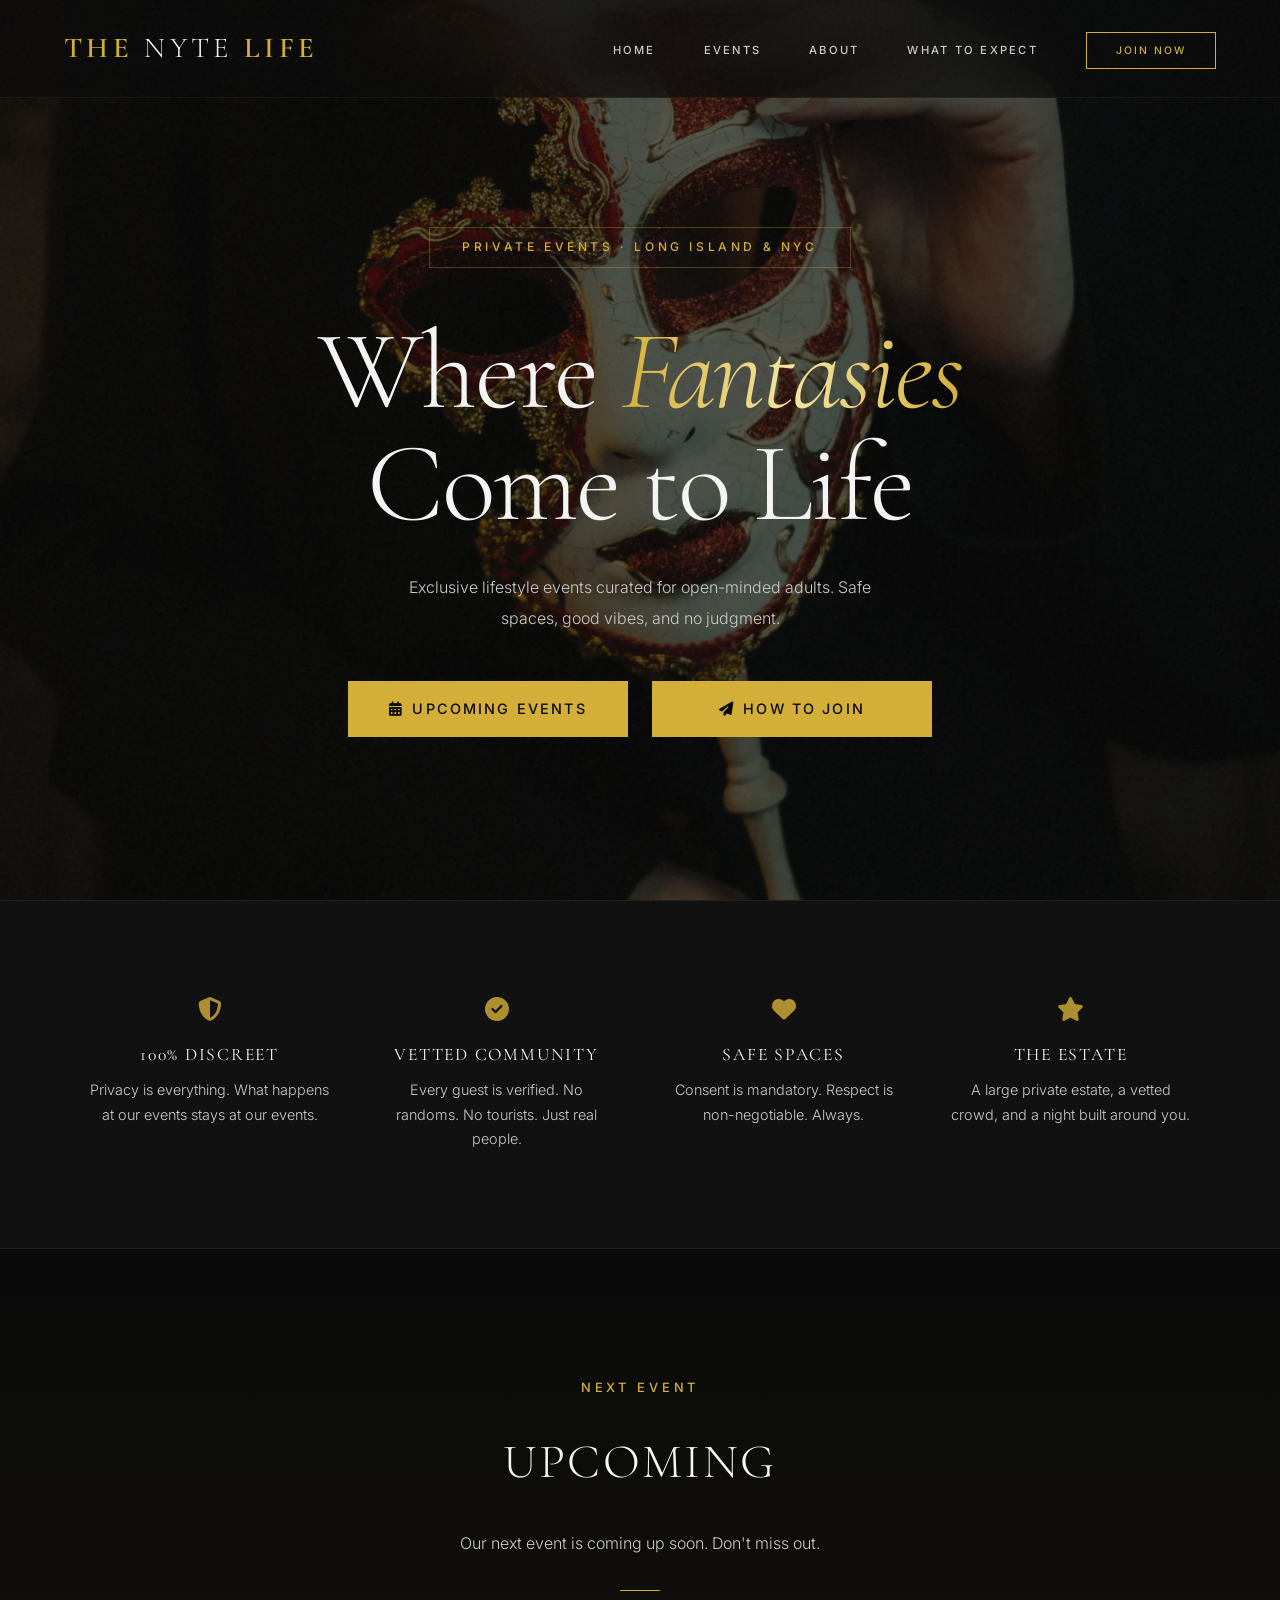
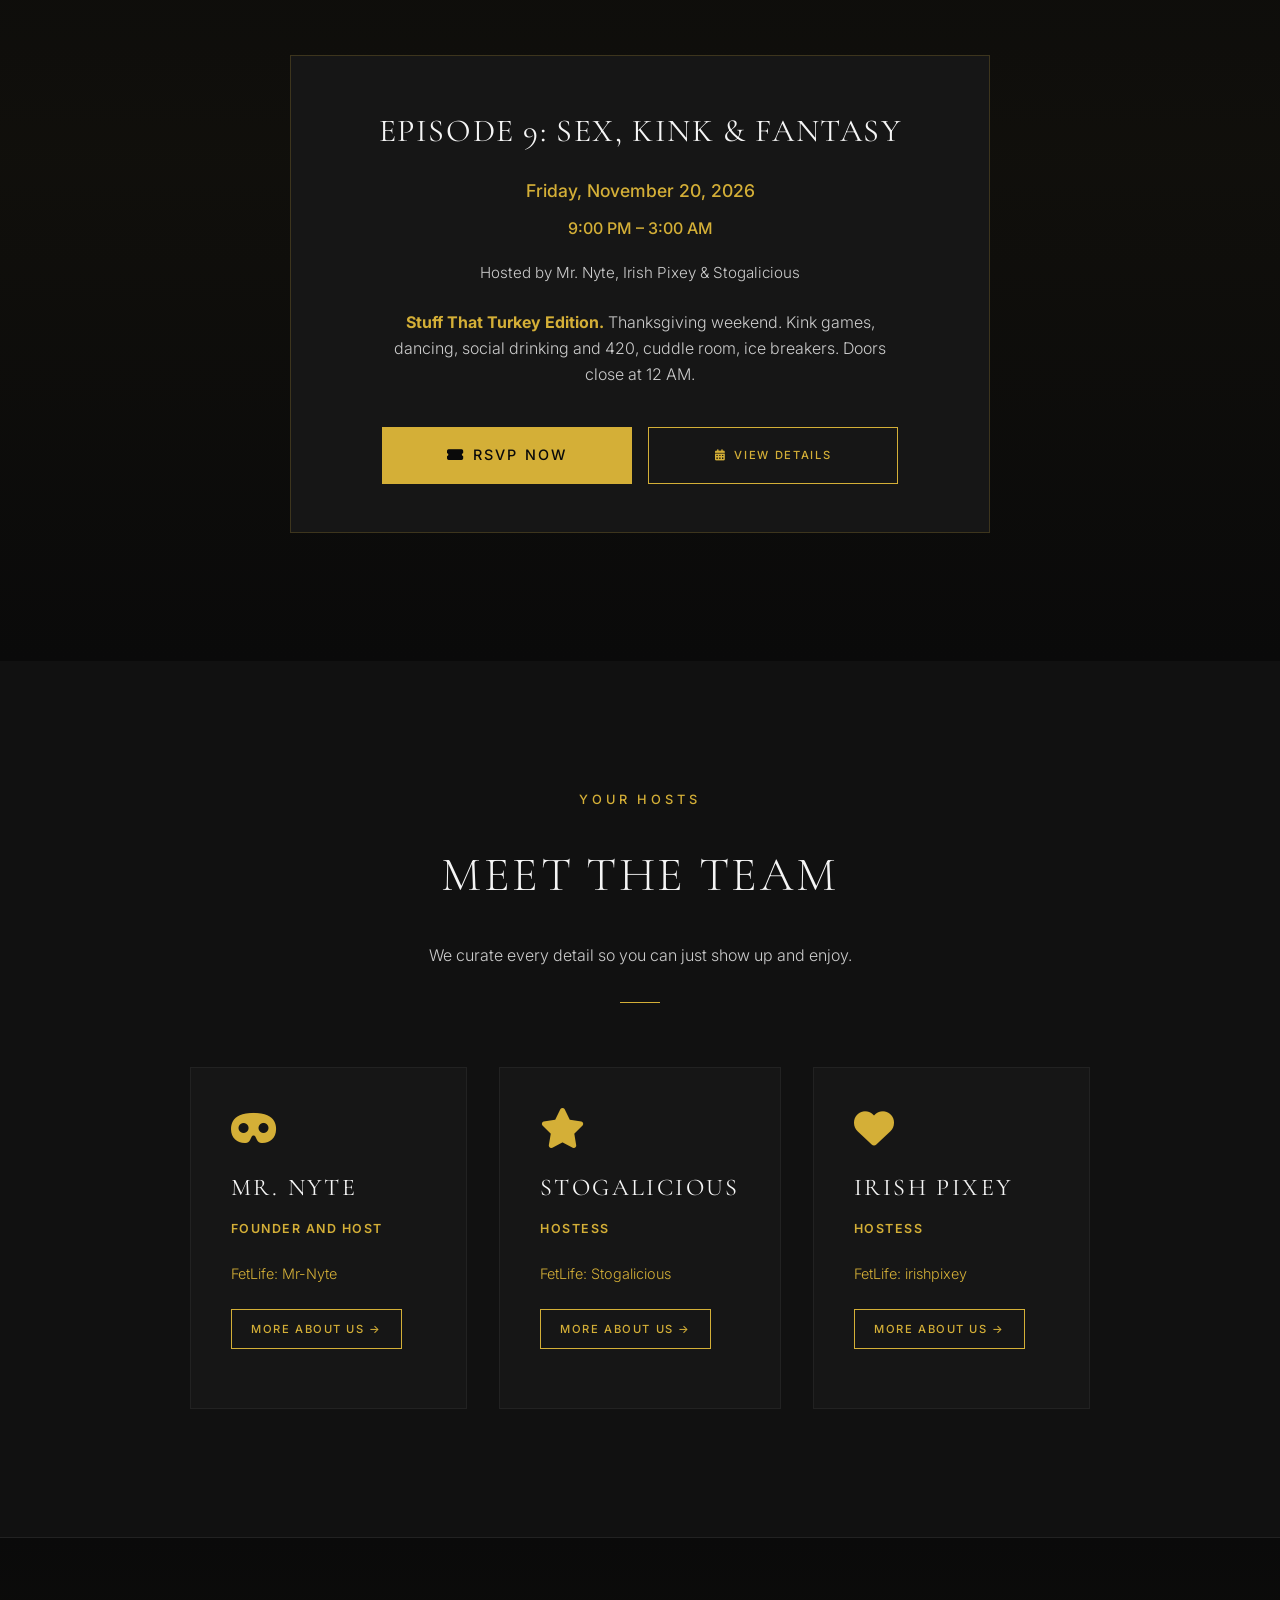
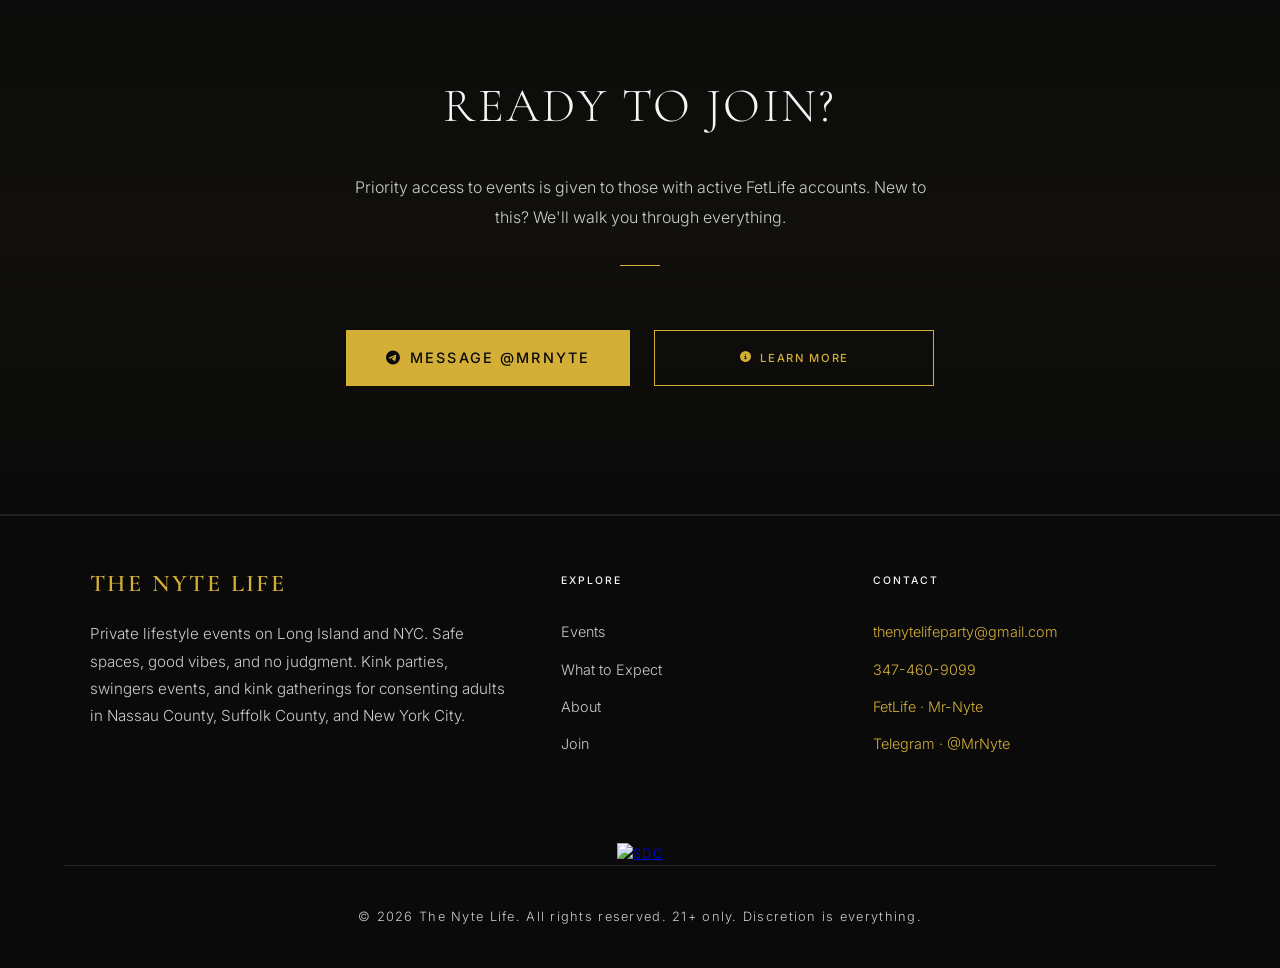
==== index.html @ b91acfee "Rotate next event to Episode 9: Stuff That Turkey Edition (Nov 20) on home and events" ====
<!DOCTYPE html>
<html lang="en">
<head>
    <meta charset="UTF-8">
    <meta name="viewport" content="width=device-width, initial-scale=1.0">
    <title>The Nyte Life | Private Kink Parties in Long Island & NYC</title>

    <!-- Favicon -->
    <link rel="icon" type="image/svg+xml" href="[data-uri]">
    <meta name="description" content="Exclusive private kink parties for consenting adults in Long Island and NYC. Vetted guests, safe spaces, unforgettable experiences. RSVP to our next event now.">
    <meta name="keywords" content="kink party Long Island, swingers party Long Island, lifestyle events NYC, fetish party NYC, play party NYC, sex positive events NYC, private parties Nassau County, adult events Suffolk County, kink parties NYC, alternative events Long Island, kink events Long Island">
    <meta name="robots" content="index, follow">
    <meta name="author" content="The Nyte Life">

    <!-- Open Graph -->
    <meta property="og:title" content="The Nyte Life | Private Kink Parties in Long Island & NYC">
    <meta property="og:description" content="Exclusive private kink parties for consenting adults in Long Island and NYC. Vetted guests, safe spaces. RSVP now.">
    <meta property="og:image" content="https://www.thenytelife.com/assets/og-image.jpg">
    <meta property="og:image:width" content="1200">
    <meta property="og:image:height" content="630">
    <meta property="og:image:alt" content="The Nyte Life - Private Lifestyle Events in Long Island and NYC">
    <meta property="og:url" content="https://www.thenytelife.com">
    <meta property="og:type" content="website">
    <meta property="og:site_name" content="The Nyte Life">
    <meta property="og:locale" content="en_US">
 
    <!-- Twitter Card -->
    <meta name="twitter:card" content="summary_large_image">
    <meta name="twitter:title" content="The Nyte Life | Private Kink Parties in Long Island & NYC">
    <meta name="twitter:description" content="Exclusive private kink parties for consenting adults in Long Island and NYC. Vetted guests, safe spaces.">
    <meta name="twitter:image" content="https://www.thenytelife.com/assets/og-image.jpg">
    <meta name="twitter:image:alt" content="The Nyte Life - Private Lifestyle Events">

    <!-- Canonical -->
    <link rel="canonical" href="https://www.thenytelife.com">

    <!-- Fonts -->
    <link rel="preconnect" href="https://fonts.googleapis.com">
    <link rel="preconnect" href="https://fonts.gstatic.com" crossorigin>
    <link href="https://fonts.googleapis.com/css2?family=Cormorant+Garamond:ital,wght@0,300;0,400;0,500;0,600;0,700;1,300;1,400&family=Inter:wght@300;400;500;600&display=swap" rel="stylesheet">

    <!-- Font Awesome -->
    <link rel="stylesheet" href="https://cdnjs.cloudflare.com/ajax/libs/font-awesome/6.5.1/css/all.min.css">

    <!-- Styles -->
    <link rel="preload" href="styles.css" as="style">
    <link rel="stylesheet" href="styles.css">

    <style>
        /* Homepage Hero */
        .home-hero {
            min-height: 100vh;
            display: flex;
            align-items: center;
            justify-content: center;
            text-align: center;
            padding: 8rem 5% 4rem;
            position: relative;
            overflow: hidden;
        }

        .home-hero::before {
            content: '';
            position: absolute;
            top: 0;
            left: 0;
            right: 0;
            bottom: 0;
            background: 
                url('assets/hero-bg.webp') center/cover no-repeat,
                radial-gradient(ellipse at center, rgba(212, 175, 55, 0.1) 0%, rgba(10, 10, 10, 0.85) 100%);
            opacity: 0.35;
            pointer-events: none;
        }

        .home-hero-content {
            max-width: 900px;
            position: relative;
            z-index: 1;
        }

        .hero-badge {
            display: inline-block;
            padding: 0.6rem 2rem;
            border: 1px solid rgba(212, 175, 55, 0.3);
            font-size: 0.75rem;
            font-weight: 500;
            color: var(--accent);
            letter-spacing: 0.3em;
            text-transform: uppercase;
            margin-bottom: 3rem;
        }

        .home-hero h1 {
            font-family: 'Cormorant Garamond', serif;
            font-size: clamp(3.5rem, 9vw, 7rem);
            font-weight: 300;
            line-height: 1;
            margin-bottom: 2rem;
            letter-spacing: -0.02em;
            color: var(--text);
        }

        .home-hero h1 .gold {
            color: var(--accent);
            font-style: italic;
            background: linear-gradient(
                90deg,
                var(--accent) 0%,
                #f5e6a3 25%,
                var(--accent) 50%,
                #f5e6a3 75%,
                var(--accent) 100%
            );
            background-size: 200% auto;
            -webkit-background-clip: text;
            background-clip: text;
            -webkit-text-fill-color: transparent;
            animation: shimmer 6s linear infinite;
        }

        @keyframes shimmer {
            0% { background-position: -200% center; }
            100% { background-position: 200% center; }
        }

        .home-hero p {
            font-size: 1rem;
            color: #ccc;
            max-width: 500px;
            margin: 0 auto 3rem;
            line-height: 1.9;
            font-weight: 300;
        }

        .hero-buttons {
            display: flex;
            gap: 1.5rem;
            justify-content: center;
            flex-wrap: wrap;
        }

        .hero-buttons a {
            min-width: 280px;
            text-align: center;
        }

        /* Trust Bar */
        .trust-bar {
            padding: 6rem 5%;
            border-top: 1px solid var(--border);
            border-bottom: 1px solid var(--border);
            background: var(--bg-alt);
        }

        .trust-grid {
            display: grid;
            grid-template-columns: repeat(4, 1fr);
            gap: 3rem;
            max-width: 1100px;
            margin: 0 auto;
        }

        .trust-item {
            text-align: center;
        }

        .trust-item i {
            font-size: 1.5rem;
            color: var(--accent);
            margin-bottom: 1.2rem;
            opacity: 0.8;
        }

        .trust-item h4 {
            font-family: 'Cormorant Garamond', serif;
            font-size: 1.1rem;
            font-weight: 400;
            margin-bottom: 0.5rem;
            text-transform: uppercase;
            letter-spacing: 0.1em;
        }

        .trust-item p {
            font-size: 0.9rem;
            color: var(--text-muted);
            font-weight: 300;
        }

        /* Event Preview */
        .event-preview {
            background: linear-gradient(180deg, var(--bg) 0%, rgba(212, 175, 55, 0.03) 50%, var(--bg) 100%);
        }

        .event-preview-card {
            background: var(--card);
            border: 1px solid rgba(212, 175, 55, 0.2);
            padding: 4rem;
            max-width: 900px;
            margin: 0 auto;
            position: relative;
        }

        .event-preview-card h3 {
            font-family: 'Cormorant Garamond', serif;
            font-size: 2.5rem;
            margin-bottom: 1rem;
            font-weight: 400;
            text-transform: uppercase;
            letter-spacing: 0.05em;
        }

        .event-preview-card .event-date {
            color: var(--accent);
            font-size: 1.1rem;
            margin-bottom: 0.5rem;
            font-weight: 500;
        }

        .event-preview-card .event-host {
            color: var(--text-muted);
            font-size: 1rem;
            margin-bottom: 2rem;
        }

        .event-preview-card p {
            color: var(--text-muted);
            font-size: 1rem;
            line-height: 1.8;
            margin-bottom: 1rem;
        }

        .event-preview-cta {
            margin-top: 2.5rem;
            text-align: center;
        }

        /* Host Section */
        .host-section {
            background: var(--bg-alt);
        }

        .host-card {
            text-align: left;
            padding: 2.5rem;
            background: var(--card);
            border: 1px solid var(--border);
        }

        .host-card i {
            font-size: 2.5rem;
            color: var(--accent);
            margin-bottom: 1.2rem;
            display: block;
        }

        .host-card h3 {
            font-family: 'Cormorant Garamond', serif;
            font-size: 1.5rem;
            margin-bottom: 1rem;
            font-weight: 400;
            text-transform: uppercase;
            letter-spacing: 0.1em;
        }

        .host-card p {
            color: var(--text-muted);
            font-size: 0.95rem;
            line-height: 1.8;
            margin-bottom: 1.2rem;
        }

        .host-card a {
            color: var(--accent);
            text-decoration: none;
            transition: color 0.3s ease;
            font-size: 0.9rem;
        }

        .host-card a:hover {
            color: var(--gold-dark);
        }

        .host-card a.more-about {
            display: inline-block;
            margin-top: 0.2rem;
            padding: 0.55rem 1.2rem;
            border: 1px solid var(--accent);
            color: var(--accent);
            background: transparent;
            text-decoration: none;
            text-transform: uppercase;
            letter-spacing: 0.14em;
            font-size: 0.7rem;
            font-weight: 500;
            transition: all 0.4s ease;
        }

        .host-card a.more-about:hover {
            background: var(--accent);
            color: var(--bg);
            box-shadow: 0 0 24px rgba(212, 175, 55, 0.35);
        }

        .host-grid {
            display: grid;
            grid-template-columns: repeat(3, 1fr);
            gap: 2rem;
            max-width: 900px;
            margin: 0 auto;
        }

        /* Responsive */
        @media (max-width: 1024px) {
            .trust-grid {
                grid-template-columns: repeat(2, 1fr);
            }
        }

        @media (max-width: 768px) {
            .trust-grid {
                grid-template-columns: 1fr;
                gap: 2rem;
            }
            .host-grid {
                grid-template-columns: 1fr;
            }
            .home-hero h1 {
                font-size: 3rem;
            }
            .event-preview-card {
                padding: 2rem;
            }
        }
    </style>

    <!-- Structured Data -->
    <script type="application/ld+json">
    {
        "@context": "https://schema.org",
        "@type": "NightClub",
        "name": "The Nyte Life",
        "description": "Private kink parties, swingers events, and lifestyle gatherings in Long Island, Nassau County, Suffolk County, and NYC. Vetted guests, safe spaces, discretion guaranteed.",
        "url": "https://www.thenytelife.com",
        "image": "https://www.thenytelife.com/assets/og-image.jpg",
        "address": {
            "@type": "PostalAddress",
            "addressLocality": "Long Island",
            "addressRegion": "NY",
            "addressCountry": "US"
        },
        "geo": {
            "@type": "GeoCoordinates",
            "latitude": "40.7891",
            "longitude": "-73.1350"
        },
        "areaServed": [
            {"@type": "City", "name": "New York City"},
            {"@type": "City", "name": "Long Island"},
            {"@type": "City", "name": "Nassau County"},
            {"@type": "City", "name": "Suffolk County"},
            {"@type": "City", "name": "Brooklyn"},
            {"@type": "City", "name": "Manhattan"}
        ],
        "priceRange": "$$",
        "sameAs": [
            "https://fetlife.com/Mr-Nyte"
        ]
    }
    </script>
    <script type="application/ld+json">
    {
        "@context": "https://schema.org",
        "@type": "Event",
        "name": "The Nyte Life Episode 9: Sex, Kink & Fantasy",
        "startDate": "2026-11-20T21:00:00-05:00",
        "endDate": "2026-11-21T03:00:00-05:00",
        "eventStatus": "https://schema.org/EventScheduled",
        "eventAttendanceMode": "https://schema.org/OfflineEventAttendanceMode",
        "description": "Stuff That Turkey Edition. Thanksgiving weekend. Kink games, dancing, social drinking and 420, cuddle room, ice breakers. Doors close at 12 AM.",
        "image": "https://www.thenytelife.com/assets/og-image.jpg",
        "location": {
            "@type": "Place",
            "name": "Melville, NY",
            "address": {
                "@type": "PostalAddress",
                "addressLocality": "Melville",
                "addressRegion": "NY",
                "addressCountry": "US"
            }
        },
        "performer": {
            "@type": "Organization",
            "name": "The Nyte Life"
        },
        "organizer": {
            "@type": "Organization",
            "name": "The Nyte Life",
            "url": "https://www.thenytelife.com"
        },
        "offers": {
            "@type": "AggregateOffer",
            "lowPrice": "0",
            "highPrice": "100",
            "priceCurrency": "USD",
            "availability": "https://schema.org/InStock",
            "validFrom": "2026-10-23"
        }
    }
    </script>
    <script type="application/ld+json">
    {
        "@context": "https://schema.org",
        "@type": "FAQPage",
        "mainEntity": [
            {
                "@type": "Question",
                "name": "What is The Nyte Life?",
                "acceptedAnswer": {
                    "@type": "Answer",
                    "text": "The Nyte Life is a private lifestyle community hosting exclusive kink parties, swingers events, and gatherings in Long Island, Nassau County, Suffolk County, and NYC. All kinks welcome, safe spaces, vetted guests."
                }
            },
            {
                "@type": "Question",
                "name": "How do I join The Nyte Life events?",
                "acceptedAnswer": {
                    "@type": "Answer",
                    "text": "To join, you need an active FetLife profile with photos. Message Mr.Nyte on Telegram to apply. Once approved, you'll receive event details and payment information."
                }
            },
            {
                "@type": "Question",
                "name": "How much do The Nyte Life events cost?",
                "acceptedAnswer": {
                    "@type": "Answer",
                    "text": "Ladies always attend free. Couples pay $60. Non-binary and gender diverse pay $45. Single males pay $100. Pricing varies by event."
                }
            },
            {
                "@type": "Question",
                "name": "Where are The Nyte Life events held?",
                "acceptedAnswer": {
                    "@type": "Answer",
                    "text": "Events are held at private venues in Long Island, including Nassau County and Suffolk County, as well as New York City. Exact locations are shared after RSVP confirmation."
                }
            }
        ]
    }
    </script>
    <script type="application/ld+json">
    {
        "@context": "https://schema.org",
        "@type": "Person",
        "name": "Mr. Nyte",
        "jobTitle": "Founder and Host",
        "worksFor": {"@type": "Organization", "name": "The Nyte Life"},
        "sameAs": ["https://fetlife.com/Mr-Nyte", "https://t.me/MrNyte"]
    }
    </script>
    <script type="application/ld+json">
{
  "@context": "https://schema.org",
  "@type": "BreadcrumbList",
  "itemListElement": [
    {
      "@type": "ListItem",
      "position": 1,
      "name": "Home"
    }
  ]
}
    </script>
</head>
<body>

    <!-- NAVBAR -->
    <nav class="navbar" id="navbar">
        <a href="index.html" class="nav-logo">THE <span>NYTE</span> LIFE</a>
                                <ul class="nav-links" id="navLinks">
            <li><a href="index.html">Home</a></li>
            <li><a href="events.html">Events</a></li>
                        <li><a href="about.html">About</a></li>
            <li><a href="what-to-expect.html">What to Expect</a></li>
            <li><a href="join.html" class="nav-cta">Join Now</a></li>
        </ul>
        <div class="hamburger" id="hamburger">
            <span></span>
            <span></span>
            <span></span>
        </div>
    </nav>

    <!-- HERO -->
    <section class="home-hero">
        <div class="home-hero-content">
            <div class="hero-badge">Private Events · Long Island & NYC</div>
            <h1>Where <span class="gold">Fantasies</span> Come to Life</h1>
            <p>Exclusive lifestyle events curated for open-minded adults. Safe spaces, good vibes, and no judgment.</p>
            <div class="hero-buttons">
                <a href="events.html" class="btn-primary">
                    <i class="fas fa-calendar-alt"></i> Upcoming Events
                </a>
                <a href="join.html" class="btn-primary">
                    <i class="fas fa-paper-plane"></i> How to Join
                </a>
            </div>
        </div>
    </section>

    <!-- TRUST BAR -->
    <section class="trust-bar">
        <div class="trust-grid">
            <div class="trust-item fade-in">
                <i class="fas fa-shield-alt"></i>
                <h4>100% Discreet</h4>
                <p>Privacy is everything. What happens at our events stays at our events.</p>
            </div>
            <div class="trust-item fade-in">
                <i class="fas fa-check-circle"></i>
                <h4>Vetted Community</h4>
                <p>Every guest is verified. No randoms. No tourists. Just real people.</p>
            </div>
            <div class="trust-item fade-in">
                <i class="fas fa-heart"></i>
                <h4>Safe Spaces</h4>
                <p>Consent is mandatory. Respect is non-negotiable. Always.</p>
            </div>
            <div class="trust-item fade-in">
                <i class="fas fa-star"></i>
                <h4>The Estate</h4>
                <p>A large private estate, a vetted crowd, and a night built around you.</p>
            </div>
        </div>
    </section>

    <!-- UPCOMING EVENT PREVIEW -->
    <section class="event-preview">
        <div class="section-header">
            <span class="overline">Next Event</span>
            <h2>Upcoming</h2>
            <p>Our next event is coming up soon. Don't miss out.</p>
            <div class="gold-line"></div>
        </div>
        <div class="event-preview-card fade-in" style="max-width: 700px; margin: 0 auto; padding: 3rem; border: 1px solid rgba(212, 175, 55, 0.2); text-align: center;">
            <h3 style="font-size: 2rem; margin-bottom: 1rem; letter-spacing: 0.05em;">Episode 9: Sex, Kink &amp; Fantasy</h3>
            <p class="event-date" style="font-size: 1.1rem; margin-bottom: 0.5rem; color: var(--accent);">Friday, November 20, 2026</p>
            <p class="event-date" style="font-size: 1rem; margin-bottom: 1rem;">9:00 PM – 3:00 AM</p>
            <p class="event-host" style="font-size: 0.95rem; margin-bottom: 1.5rem; color: var(--text-muted);">Hosted by Mr. Nyte, Irish Pixey &amp; Stogalicious</p>
            <p style="font-size: 1rem; line-height: 1.6; margin-bottom: 2rem; max-width: 500px; margin-left: auto; margin-right: auto;"><strong style="color: var(--accent);">Stuff That Turkey Edition.</strong> Thanksgiving weekend. Kink games, dancing, social drinking and 420, cuddle room, ice breakers. Doors close at 12 AM.</p>
            <div class="event-preview-cta" style="display: flex; flex-wrap: wrap; gap: 1rem; justify-content: center;">
                <a href="https://fetlife.com/events/2026/11/20/the-nyte-life-episode-9-sex-kink-bdsm-stuff-that-turkey-edition-u1ubgp" target="_blank" rel="noopener" class="btn-primary" style="flex: 1 1 200px; max-width: 250px; text-align: center; padding: 1rem 2rem;">
                    <i class="fas fa-ticket-alt"></i> RSVP Now
                </a>
                <a href="events.html" class="btn-outline" style="border-color: var(--accent); color: var(--accent); flex: 1 1 200px; max-width: 250px; text-align: center; padding: 1rem 2rem;">
                    <i class="fas fa-calendar-alt"></i> View Details
                </a>
            </div>
        </div>
    </section>

    <!-- HOSTS -->
    <section class="host-section">
        <div class="section-header">
            <span class="overline">Your Hosts</span>
            <h2>Meet the Team</h2>
            <p>We curate every detail so you can just show up and enjoy.</p>
            <div class="gold-line"></div>
        </div>
        <div class="host-grid">
            <div class="host-card fade-in">
                <i class="fas fa-mask"></i>
                <h3>Mr. Nyte</h3>
                <p style="text-transform: uppercase; letter-spacing: 0.12em; font-size: 0.78rem; color: var(--accent); font-weight: 600; margin-top: -0.4rem;">Founder and Host</p>
                <p style="margin-top: 1rem;"><a href="https://fetlife.com/Mr-Nyte" target="_blank" rel="noopener">FetLife: Mr-Nyte</a></p>
                <p style="margin-top: 0.9rem;"><a class="more-about" href="about.html">More about us &rarr;</a></p>
            </div>
            <div class="host-card fade-in">
                <i class="fas fa-star"></i>
                <h3>Stogalicious</h3>
                <p style="text-transform: uppercase; letter-spacing: 0.12em; font-size: 0.78rem; color: var(--accent); font-weight: 600; margin-top: -0.4rem;">Hostess</p>
                <p style="margin-top: 1rem;"><a href="https://fetlife.com/Stogalicious" target="_blank" rel="noopener">FetLife: Stogalicious</a></p>
                <p style="margin-top: 0.9rem;"><a class="more-about" href="about.html">More about us &rarr;</a></p>
            </div>
            <div class="host-card fade-in">
                <i class="fas fa-heart"></i>
                <h3>Irish Pixey</h3>
                <p style="text-transform: uppercase; letter-spacing: 0.12em; font-size: 0.78rem; color: var(--accent); font-weight: 600; margin-top: -0.4rem;">Hostess</p>
                <p style="margin-top: 1rem;"><a href="https://fetlife.com/irishpixey" target="_blank" rel="noopener">FetLife: irishpixey</a></p>
                <p style="margin-top: 0.9rem;"><a class="more-about" href="about.html">More about us &rarr;</a></p>
            </div>
        </div>
    </section>

    <!-- CTA -->
    <section class="cta-section">
        <div class="section-header">
            <h2>Ready to Join?</h2>
            <p>Priority access to events is given to those with active FetLife accounts. New to this? We'll walk you through everything.</p>
            <div class="gold-line"></div>
        </div>
        <div class="cta-buttons">
            <a href="https://t.me/MrNyte" target="_blank" rel="noopener" class="btn-primary">
                <i class="fab fa-telegram"></i> Message @MrNyte
            </a>
            <a href="join.html" class="btn-outline" style="border-color: var(--accent); color: var(--accent);">
                <i class="fas fa-info-circle"></i> Learn More
            </a>
        </div>
    </section>

    <!-- FOOTER -->
    <footer>
        <div class="footer-grid">
            <div class="footer-brand">
                <h3>The Nyte Life</h3>
                <p>Private lifestyle events on Long Island and NYC. Safe spaces, good vibes, and no judgment. Kink parties, swingers events, and kink gatherings for consenting adults in Nassau County, Suffolk County, and New York City.</p>
            </div>
            <div class="footer-col">
                <h4>Explore</h4>
                <a href="events.html">Events</a>
                <a href="what-to-expect.html">What to Expect</a>
                <a href="about.html">About</a>
                <a href="join.html">Join</a>
            </div>
            <div class="footer-col">
                                    <h4>Contact</h4>
                    <ul class="footer-contact">
                        <li><a href="mailto:thenytelifeparty@gmail.com">thenytelifeparty@gmail.com</a></li>
                        <li><a href="tel:+13474609099">347-460-9099</a></li>
                        <li><a href="https://fetlife.com/Mr-Nyte" target="_blank" rel="noopener">FetLife &#183; Mr-Nyte</a></li>
                        <li><a href="https://t.me/MrNyte" target="_blank" rel="noopener">Telegram &#183; @MrNyte</a></li>
                    </ul>
            </div>
        </div>
        <div class="footer-bottom" style="border-top: none; padding-top: 2.5rem;">
            <a href="https://www.sdc.com/?ref=39059" target="_blank" rel="noopener sponsored">
                <img src="https://www2.sdc.com/affiliate/banners3/en/sdc-6-16.gif" border="0" alt="SDC" style="max-width: 100%; height: auto;">
            </a>
        </div>
        <div class="footer-bottom">
            <p>&copy; 2026 The Nyte Life. All rights reserved. 21+ only. Discretion is everything.</p>
        </div>
    </footer>

    <script>
        // Mobile menu toggle
        const hamburger = document.getElementById('hamburger');
        const navLinks = document.getElementById('navLinks');

        hamburger.addEventListener('click', () => {
            navLinks.classList.toggle('active');
            hamburger.classList.toggle('active');
        });

        // Close menu on link click
        document.querySelectorAll('.nav-links a').forEach(link => {
            link.addEventListener('click', () => {
                navLinks.classList.remove('active');
                hamburger.classList.remove('active');
            });
        });

        // Navbar scroll effect
        window.addEventListener('scroll', () => {
            const navbar = document.getElementById('navbar');
            if (window.scrollY > 50) {
                navbar.classList.add('scrolled');
            } else {
                navbar.classList.remove('scrolled');
            }
        });

        // Fade-in animation on scroll
        const observer = new IntersectionObserver((entries) => {
            entries.forEach(entry => {
                if (entry.isIntersecting) {
                    entry.target.classList.add('visible');
                }
            });
        }, { threshold: 0.1 });

        document.querySelectorAll('.fade-in').forEach(el => observer.observe(el));
    </script>
</body>
</html>
---- styles.css ----
:root {
    --bg: #0a0a0a;
    --bg-alt: #111111;
    --card: #161616;
    --border: #222222;
    --text: #f5f5f5;
    --text-muted: #cccccc;
    --accent: #d4af37;
    --gold-dark: #b8950b;
}

* {
    margin: 0;
    padding: 0;
    box-sizing: border-box;
}

html {
    scroll-behavior: smooth;
}

body {
    font-family: 'Inter', sans-serif;
    background: var(--bg);
    color: var(--text);
    line-height: 1.7;
    font-weight: 300;
    overflow-x: hidden;
}

/* Noise texture overlay */
body::before {
    content: '';
    position: fixed;
    top: 0;
    left: 0;
    width: 100%;
    height: 100%;
    opacity: 0.03;
    z-index: 9999;
    pointer-events: none;
    background-image: url("data:image/svg+xml,%3Csvg viewBox='0 0 256 256' xmlns='http://www.w3.org/2000/svg'%3E%3Cfilter id='noise'%3E%3CfeTurbulence type='fractalNoise' baseFrequency='0.9' numOctaves='4' stitchTiles='stitch'/%3E%3C/filter%3E%3Crect width='100%25' height='100%25' filter='url(%23noise)' opacity='1'/%3E%3C/svg%3E");
}

/* ===== NAVBAR ===== */
.navbar {
    position: fixed;
    top: 0;
    left: 0;
    right: 0;
    z-index: 1000;
    padding: 1.5rem 5%;
    display: flex;
    justify-content: space-between;
    align-items: center;
    background: rgba(10, 10, 10, 0.7);
    backdrop-filter: blur(30px);
    -webkit-backdrop-filter: blur(30px);
    border-bottom: 1px solid rgba(212, 175, 55, 0.08);
    transition: all 0.5s cubic-bezier(0.4, 0, 0.2, 1);
}

.navbar.scrolled {
    padding: 1rem 5%;
    background: rgba(10, 10, 10, 0.95);
    border-bottom: 1px solid rgba(212, 175, 55, 0.15);
}

.nav-logo {
    font-family: 'Cormorant Garamond', serif;
    font-size: 1.8rem;
    font-weight: 600;
    color: var(--accent);
    text-decoration: none;
    letter-spacing: 0.15em;
    text-transform: uppercase;
}

.nav-logo span {
    color: var(--text);
    font-weight: 300;
}

.nav-links {
    display: flex;
    gap: 3rem;
    align-items: center;
    list-style: none;
}

.nav-links a {
    color: var(--text-muted);
    text-decoration: none;
    font-size: 0.7rem;
    font-weight: 500;
    text-transform: uppercase;
    letter-spacing: 0.2em;
    transition: color 0.4s ease;
    position: relative;
}

.nav-links a::after {
    content: '';
    position: absolute;
    bottom: -4px;
    left: 0;
    width: 0;
    height: 1px;
    background: var(--accent);
    transition: width 0.4s cubic-bezier(0.4, 0, 0.2, 1);
}

.nav-links a:hover {
    color: var(--text);
}

.nav-links a:hover::after {
    width: 100%;
}

.nav-links a.active {
    color: var(--accent);
}

.nav-links a.active::after {
    width: 100%;
}

.nav-cta {
    background: transparent;
    color: var(--accent) !important;
    padding: 0.7rem 1.8rem;
    border: 1px solid var(--accent);
    text-transform: uppercase;
    letter-spacing: 0.15em;
    font-size: 0.65rem !important;
    transition: all 0.4s cubic-bezier(0.4, 0, 0.2, 1) !important;
}

.nav-cta::after {
    display: none !important;
}

.nav-cta:hover {
    background: var(--accent);
    color: var(--bg) !important;
}

.hamburger {
    display: none;
    flex-direction: column;
    gap: 6px;
    cursor: pointer;
    z-index: 10000;
    position: relative;
}

.hamburger span {
    width: 24px;
    height: 1px;
    background: var(--text);
    transition: all 0.4s ease;
}

/* ===== PAGE HERO ===== */
.page-hero {
    min-height: 40vh;
    display: flex;
    align-items: center;
    justify-content: center;
    text-align: center;
    padding: 10rem 5% 4rem;
    position: relative;
    overflow: hidden;
}

.page-hero::before {
    content: '';
    position: absolute;
    top: 0;
    left: 0;
    right: 0;
    bottom: 0;
    background: 
        url('https://images.pexels.com/photos/30937363/pexels-photo-30937363.jpeg?auto=compress&w=1920&q=80') center/cover no-repeat,
        radial-gradient(ellipse at center, rgba(212, 175, 55, 0.1) 0%, rgba(10, 10, 10, 0.85) 100%);
    opacity: 0.35;
    pointer-events: none;
}

.page-hero-content {
    max-width: 800px;
    position: relative;
    z-index: 1;
}

.page-hero h1 {
    font-family: 'Cormorant Garamond', serif;
    font-size: clamp(2.5rem, 6vw, 4.5rem);
    font-weight: 300;
    line-height: 1.1;
    margin-bottom: 1.5rem;
    letter-spacing: 0.02em;
}

.page-hero h1 .gold {
    color: var(--accent);
    font-style: italic;
    background: linear-gradient(
        90deg,
        var(--accent) 0%,
        #f5e6a3 25%,
        var(--accent) 50%,
        #f5e6a3 75%,
        var(--accent) 100%
    );
    background-size: 200% auto;
    -webkit-background-clip: text;
    background-clip: text;
    -webkit-text-fill-color: transparent;
    animation: shimmer 6s linear infinite;
}

@keyframes shimmer {
    0% { background-position: -200% center; }
    100% { background-position: 200% center; }
}

.page-hero p {
    font-size: 1.1rem;
    color: #ccc;
    max-width: 600px;
    margin: 0 auto;
    line-height: 1.8;
}

/* ===== SECTION STYLES ===== */
section {
    padding: 8rem 5%;
}

.section-header {
    text-align: center;
    max-width: 700px;
    margin: 0 auto 4rem;
}

.section-header .overline {
    font-size: 0.8rem;
    font-weight: 500;
    color: var(--accent);
    letter-spacing: 0.3em;
    text-transform: uppercase;
    margin-bottom: 1.5rem;
    display: block;
}

.section-header h2 {
    font-family: 'Cormorant Garamond', serif;
    font-size: clamp(2rem, 4vw, 3rem);
    font-weight: 300;
    margin-bottom: 1.5rem;
    text-transform: uppercase;
    letter-spacing: 0.05em;
}

.section-header p {
    color: var(--text-muted);
    font-size: 1rem;
    font-weight: 300;
    line-height: 1.9;
}

.section-header .gold-line {
    width: 40px;
    height: 1px;
    background: var(--accent);
    margin: 2rem auto 0;
}


/* ===== RULES GRID ===== */
.rules-grid {
    display: grid;
    grid-template-columns: repeat(2, 1fr);
    gap: 1.5rem;
    max-width: 900px;
    margin: 0 auto;
}

.rule-item {
    background: var(--card);
    border: 1px solid var(--border);
    padding: 2rem;
    display: flex;
    align-items: flex-start;
    gap: 1.2rem;
    transition: all 0.5s cubic-bezier(0.4, 0, 0.2, 1);
}

.rule-item:hover {
    border-color: rgba(212, 175, 55, 0.2);
}

.rule-item .number {
    background: transparent;
    color: var(--accent);
    border: 1px solid rgba(212, 175, 55, 0.2);
    width: 32px;
    height: 32px;
    display: flex;
    align-items: center;
    justify-content: center;
    font-family: 'Cormorant Garamond', serif;
    font-weight: 400;
    font-size: 0.9rem;
    flex-shrink: 0;
}

.rule-item h4 {
    font-family: 'Cormorant Garamond', serif;
    font-size: 1rem;
    font-weight: 400;
    margin-bottom: 0.4rem;
    text-transform: uppercase;
    letter-spacing: 0.05em;
}

.rule-item p {
    color: var(--text-muted);
    font-size: 0.9rem;
    font-weight: 300;
}

/* ===== FAQ ===== */
.faq-item {
    background: var(--card);
    border: 1px solid var(--border);
    padding: 2rem;
    margin-bottom: 1rem;
    max-width: 800px;
    margin-left: auto;
    margin-right: auto;
}

.faq-item h4 {
    font-family: 'Cormorant Garamond', serif;
    font-size: 1.2rem;
    font-weight: 400;
    margin-bottom: 1rem;
    color: var(--accent);
    text-transform: uppercase;
    letter-spacing: 0.05em;
}

.faq-item p {
    color: var(--text-muted);
    font-size: 1rem;
    line-height: 1.8;
}

/* ===== EVENTS LIST ===== */
.event-listing {
    background: var(--card);
    border: 1px solid var(--border);
    padding: 2.5rem;
    max-width: 900px;
    margin: 0 auto 2rem;
    transition: all 0.5s cubic-bezier(0.4, 0, 0.2, 1);
}

@media (max-width: 768px) {
    .event-listing {
        padding: 1.5rem;
        margin: 0 1rem 2rem;
    }
}

.event-listing:hover {
    border-color: rgba(212, 175, 55, 0.3);
    transform: translateY(-4px);
    box-shadow: 0 20px 40px rgba(0, 0, 0, 0.3);
}

.event-listing.featured {
    border-color: rgba(212, 175, 55, 0.2);
    background: linear-gradient(180deg, rgba(212, 175, 55, 0.03) 0%, var(--card) 100%);
}
.event-listing h3 {
    font-family: 'Cormorant Garamond', serif;
    font-size: 2rem;
    margin-bottom: 1rem;
    font-weight: 400;
    text-transform: uppercase;
    letter-spacing: 0.05em;
}

.event-listing .event-date {
    color: var(--accent);
    font-size: 1rem;
    margin-bottom: 0.5rem;
    font-weight: 500;
}

.event-listing .event-host {
    color: var(--text-muted);
    font-size: 0.95rem;
    margin-bottom: 1.5rem;
}

.event-listing p {
    color: var(--text-muted);
    font-size: 1rem;
    line-height: 1.8;
    margin-bottom: 1rem;
}

/* ===== CTA SECTION ===== */
.cta-section {
    background: linear-gradient(180deg, var(--bg) 0%, rgba(212, 175, 55, 0.03) 50%, var(--bg) 100%);
    border-top: 1px solid var(--border);
    border-bottom: 1px solid var(--border);
    text-align: center;
}

.cta-section h2 {
    font-family: 'Cormorant Garamond', serif;
    font-size: clamp(2rem, 4vw, 3rem);
    margin-bottom: 1.5rem;
    font-weight: 300;
    text-transform: uppercase;
    letter-spacing: 0.05em;
}

.cta-section p {
    color: var(--text-muted);
    font-size: 1rem;
    margin-bottom: 2rem;
    max-width: 600px;
    margin-left: auto;
    margin-right: auto;
    font-weight: 300;
}

.cta-buttons {
    display: flex;
    justify-content: center;
    gap: 1.5rem;
    flex-wrap: wrap;
}

.cta-buttons a {
    min-width: 280px;
    text-align: center;
}

/* ===== BUTTONS ===== */
.btn-primary {
    background: var(--accent);
    color: var(--bg);
    padding: 1rem 2.5rem;
    text-decoration: none;
    font-weight: 500;
    font-size: 0.9rem;
    letter-spacing: 0.15em;
    text-transform: uppercase;
    transition: all 0.4s ease;
    display: inline-flex;
    align-items: center;
    justify-content: center;
    gap: 0.5rem;
}

.btn-primary:hover {
    background: var(--gold-dark);
    box-shadow: 0 0 40px rgba(212, 175, 55, 0.3);
}

.btn-outline {
    border: 1px solid var(--border);
    color: var(--text);
    padding: 1rem 2.5rem;
    text-decoration: none;
    font-weight: 500;
    font-size: 0.7rem;
    text-transform: uppercase;
    letter-spacing: 0.15em;
    transition: all 0.5s cubic-bezier(0.4, 0, 0.2, 1);
    display: inline-flex;
    align-items: center;
    justify-content: center;
    gap: 0.5rem;
    background: transparent;
}

.btn-outline:hover {
    border-color: var(--accent);
    color: var(--accent);
}

/* ===== FOOTER ===== */
footer {
    padding: 3.5rem 5% 2.5rem;
    background: var(--bg);
    border-top: 1px solid var(--border);
}

.footer-grid {
    display: grid;
    grid-template-columns: 1.6fr 1fr 1.2fr;
    gap: 3rem;
    max-width: 1100px;
    margin: 0 auto 2.5rem;
    align-items: start;
}

.footer-brand h3 {
    font-family: 'Cormorant Garamond', serif;
    font-size: 1.5rem;
    line-height: 1;
    color: var(--accent);
    margin-bottom: 1.5rem;
    margin-top: 0;
    font-weight: 600;
    text-transform: uppercase;
    letter-spacing: 0.1em;
}

.footer-brand p {
    color: var(--text-muted);
    font-size: 0.95rem;
    line-height: 1.8;
    font-weight: 300;
}

.footer-col h4 {
    font-size: 0.65rem;
    font-weight: 500;
    text-transform: uppercase;
    letter-spacing: 0.2em;
    margin-bottom: 1.5rem;
    color: var(--text);
}

.footer-col a {
    display: block;
    color: var(--text-muted);
    text-decoration: none;
    font-size: 0.9rem;
    padding: 0.4rem 0;
    transition: color 0.4s ease;
    font-weight: 300;
}

.footer-col a:hover {
    color: var(--accent);
}

.footer-contact {
    list-style: none;
    margin: 0;
    padding: 0;
}
.footer-contact li {
    font-weight: 300;
    padding: 0;
}
.footer-contact a {
    color: var(--accent);
    text-decoration: none;
    transition: color 0.4s ease;
}
.footer-contact a:hover,
.footer-contact a:focus-visible {
    text-decoration: underline;
}
.footer-bottom {
    text-align: center;
    padding-top: 2.5rem;
    border-top: 1px solid var(--border);
    color: var(--text-muted);
    font-size: 0.8rem;
    letter-spacing: 0.1em;
    font-weight: 300;
}

/* ===== RESPONSIVE ===== */
@media (max-width: 1024px) {
    .footer-grid {
        grid-template-columns: repeat(2, 1fr);
    }
}

@media (max-width: 768px) {
    section {
        padding: 5rem 5%;
    }
    .nav-links {
        display: none;
        position: fixed;
        top: 0;
        left: 0;
        width: 100vw;
        height: 100vh;
        background: #000000;
        flex-direction: column;
        justify-content: center;
        align-items: center;
        gap: 2.5rem;
        z-index: 9999;
    }
    .nav-links.active {
        display: flex;
    }
    .nav-links a {
        font-size: 0.8rem;
        letter-spacing: 0.25em;
    }
    .hamburger {
        display: flex;
    }
    .rules-grid {
        grid-template-columns: 1fr;
    }
    .footer-grid {
        grid-template-columns: 1fr;
    }
    .footer-brand {
        text-align: left;
    }
    .footer-brand p {
        font-size: 0.85rem;
        line-height: 1.6;
    }
    .footer-contact li {
        padding: 0.7rem 0;
        font-size: 0.95rem;
    }
    .footer-col a {
        padding: 0.75rem 0;
    }
    .page-hero {
        min-height: 30vh;
        padding-top: 8rem;
    }
}

/* ===== ANIMATIONS ===== */
.fade-in {
    opacity: 0;
    transform: translateY(40px);
    transition: all 0.8s cubic-bezier(0.4, 0, 0.2, 1);
}

.fade-in.visible {
    opacity: 1;
    transform: translateY(0);
}

.fade-in:nth-child(2) { transition-delay: 0.1s; }
.fade-in:nth-child(3) { transition-delay: 0.2s; }
.fade-in:nth-child(4) { transition-delay: 0.3s; }
---- styles.css ----
:root {
    --bg: #0a0a0a;
    --bg-alt: #111111;
    --card: #161616;
    --border: #222222;
    --text: #f5f5f5;
    --text-muted: #cccccc;
    --accent: #d4af37;
    --gold-dark: #b8950b;
}

* {
    margin: 0;
    padding: 0;
    box-sizing: border-box;
}

html {
    scroll-behavior: smooth;
}

body {
    font-family: 'Inter', sans-serif;
    background: var(--bg);
    color: var(--text);
    line-height: 1.7;
    font-weight: 300;
    overflow-x: hidden;
}

/* Noise texture overlay */
body::before {
    content: '';
    position: fixed;
    top: 0;
    left: 0;
    width: 100%;
    height: 100%;
    opacity: 0.03;
    z-index: 9999;
    pointer-events: none;
    background-image: url("data:image/svg+xml,%3Csvg viewBox='0 0 256 256' xmlns='http://www.w3.org/2000/svg'%3E%3Cfilter id='noise'%3E%3CfeTurbulence type='fractalNoise' baseFrequency='0.9' numOctaves='4' stitchTiles='stitch'/%3E%3C/filter%3E%3Crect width='100%25' height='100%25' filter='url(%23noise)' opacity='1'/%3E%3C/svg%3E");
}

/* ===== NAVBAR ===== */
.navbar {
    position: fixed;
    top: 0;
    left: 0;
    right: 0;
    z-index: 1000;
    padding: 1.5rem 5%;
    display: flex;
    justify-content: space-between;
    align-items: center;
    background: rgba(10, 10, 10, 0.7);
    backdrop-filter: blur(30px);
    -webkit-backdrop-filter: blur(30px);
    border-bottom: 1px solid rgba(212, 175, 55, 0.08);
    transition: all 0.5s cubic-bezier(0.4, 0, 0.2, 1);
}

.navbar.scrolled {
    padding: 1rem 5%;
    background: rgba(10, 10, 10, 0.95);
    border-bottom: 1px solid rgba(212, 175, 55, 0.15);
}

.nav-logo {
    font-family: 'Cormorant Garamond', serif;
    font-size: 1.8rem;
    font-weight: 600;
    color: var(--accent);
    text-decoration: none;
    letter-spacing: 0.15em;
    text-transform: uppercase;
}

.nav-logo span {
    color: var(--text);
    font-weight: 300;
}

.nav-links {
    display: flex;
    gap: 3rem;
    align-items: center;
    list-style: none;
}

.nav-links a {
    color: var(--text-muted);
    text-decoration: none;
    font-size: 0.7rem;
    font-weight: 500;
    text-transform: uppercase;
    letter-spacing: 0.2em;
    transition: color 0.4s ease;
    position: relative;
}

.nav-links a::after {
    content: '';
    position: absolute;
    bottom: -4px;
    left: 0;
    width: 0;
    height: 1px;
    background: var(--accent);
    transition: width 0.4s cubic-bezier(0.4, 0, 0.2, 1);
}

.nav-links a:hover {
    color: var(--text);
}

.nav-links a:hover::after {
    width: 100%;
}

.nav-links a.active {
    color: var(--accent);
}

.nav-links a.active::after {
    width: 100%;
}

.nav-cta {
    background: transparent;
    color: var(--accent) !important;
    padding: 0.7rem 1.8rem;
    border: 1px solid var(--accent);
    text-transform: uppercase;
    letter-spacing: 0.15em;
    font-size: 0.65rem !important;
    transition: all 0.4s cubic-bezier(0.4, 0, 0.2, 1) !important;
}

.nav-cta::after {
    display: none !important;
}

.nav-cta:hover {
    background: var(--accent);
    color: var(--bg) !important;
}

.hamburger {
    display: none;
    flex-direction: column;
    gap: 6px;
    cursor: pointer;
    z-index: 10000;
    position: relative;
}

.hamburger span {
    width: 24px;
    height: 1px;
    background: var(--text);
    transition: all 0.4s ease;
}

/* ===== PAGE HERO ===== */
.page-hero {
    min-height: 40vh;
    display: flex;
    align-items: center;
    justify-content: center;
    text-align: center;
    padding: 10rem 5% 4rem;
    position: relative;
    overflow: hidden;
}

.page-hero::before {
    content: '';
    position: absolute;
    top: 0;
    left: 0;
    right: 0;
    bottom: 0;
    background: 
        url('https://images.pexels.com/photos/30937363/pexels-photo-30937363.jpeg?auto=compress&w=1920&q=80') center/cover no-repeat,
        radial-gradient(ellipse at center, rgba(212, 175, 55, 0.1) 0%, rgba(10, 10, 10, 0.85) 100%);
    opacity: 0.35;
    pointer-events: none;
}

.page-hero-content {
    max-width: 800px;
    position: relative;
    z-index: 1;
}

.page-hero h1 {
    font-family: 'Cormorant Garamond', serif;
    font-size: clamp(2.5rem, 6vw, 4.5rem);
    font-weight: 300;
    line-height: 1.1;
    margin-bottom: 1.5rem;
    letter-spacing: 0.02em;
}

.page-hero h1 .gold {
    color: var(--accent);
    font-style: italic;
    background: linear-gradient(
        90deg,
        var(--accent) 0%,
        #f5e6a3 25%,
        var(--accent) 50%,
        #f5e6a3 75%,
        var(--accent) 100%
    );
    background-size: 200% auto;
    -webkit-background-clip: text;
    background-clip: text;
    -webkit-text-fill-color: transparent;
    animation: shimmer 6s linear infinite;
}

@keyframes shimmer {
    0% { background-position: -200% center; }
    100% { background-position: 200% center; }
}

.page-hero p {
    font-size: 1.1rem;
    color: #ccc;
    max-width: 600px;
    margin: 0 auto;
    line-height: 1.8;
}

/* ===== SECTION STYLES ===== */
section {
    padding: 8rem 5%;
}

.section-header {
    text-align: center;
    max-width: 700px;
    margin: 0 auto 4rem;
}

.section-header .overline {
    font-size: 0.8rem;
    font-weight: 500;
    color: var(--accent);
    letter-spacing: 0.3em;
    text-transform: uppercase;
    margin-bottom: 1.5rem;
    display: block;
}

.section-header h2 {
    font-family: 'Cormorant Garamond', serif;
    font-size: clamp(2rem, 4vw, 3rem);
    font-weight: 300;
    margin-bottom: 1.5rem;
    text-transform: uppercase;
    letter-spacing: 0.05em;
}

.section-header p {
    color: var(--text-muted);
    font-size: 1rem;
    font-weight: 300;
    line-height: 1.9;
}

.section-header .gold-line {
    width: 40px;
    height: 1px;
    background: var(--accent);
    margin: 2rem auto 0;
}


/* ===== RULES GRID ===== */
.rules-grid {
    display: grid;
    grid-template-columns: repeat(2, 1fr);
    gap: 1.5rem;
    max-width: 900px;
    margin: 0 auto;
}

.rule-item {
    background: var(--card);
    border: 1px solid var(--border);
    padding: 2rem;
    display: flex;
    align-items: flex-start;
    gap: 1.2rem;
    transition: all 0.5s cubic-bezier(0.4, 0, 0.2, 1);
}

.rule-item:hover {
    border-color: rgba(212, 175, 55, 0.2);
}

.rule-item .number {
    background: transparent;
    color: var(--accent);
    border: 1px solid rgba(212, 175, 55, 0.2);
    width: 32px;
    height: 32px;
    display: flex;
    align-items: center;
    justify-content: center;
    font-family: 'Cormorant Garamond', serif;
    font-weight: 400;
    font-size: 0.9rem;
    flex-shrink: 0;
}

.rule-item h4 {
    font-family: 'Cormorant Garamond', serif;
    font-size: 1rem;
    font-weight: 400;
    margin-bottom: 0.4rem;
    text-transform: uppercase;
    letter-spacing: 0.05em;
}

.rule-item p {
    color: var(--text-muted);
    font-size: 0.9rem;
    font-weight: 300;
}

/* ===== FAQ ===== */
.faq-item {
    background: var(--card);
    border: 1px solid var(--border);
    padding: 2rem;
    margin-bottom: 1rem;
    max-width: 800px;
    margin-left: auto;
    margin-right: auto;
}

.faq-item h4 {
    font-family: 'Cormorant Garamond', serif;
    font-size: 1.2rem;
    font-weight: 400;
    margin-bottom: 1rem;
    color: var(--accent);
    text-transform: uppercase;
    letter-spacing: 0.05em;
}

.faq-item p {
    color: var(--text-muted);
    font-size: 1rem;
    line-height: 1.8;
}

/* ===== EVENTS LIST ===== */
.event-listing {
    background: var(--card);
    border: 1px solid var(--border);
    padding: 2.5rem;
    max-width: 900px;
    margin: 0 auto 2rem;
    transition: all 0.5s cubic-bezier(0.4, 0, 0.2, 1);
}

@media (max-width: 768px) {
    .event-listing {
        padding: 1.5rem;
        margin: 0 1rem 2rem;
    }
}

.event-listing:hover {
    border-color: rgba(212, 175, 55, 0.3);
    transform: translateY(-4px);
    box-shadow: 0 20px 40px rgba(0, 0, 0, 0.3);
}

.event-listing.featured {
    border-color: rgba(212, 175, 55, 0.2);
    background: linear-gradient(180deg, rgba(212, 175, 55, 0.03) 0%, var(--card) 100%);
}
.event-listing h3 {
    font-family: 'Cormorant Garamond', serif;
    font-size: 2rem;
    margin-bottom: 1rem;
    font-weight: 400;
    text-transform: uppercase;
    letter-spacing: 0.05em;
}

.event-listing .event-date {
    color: var(--accent);
    font-size: 1rem;
    margin-bottom: 0.5rem;
    font-weight: 500;
}

.event-listing .event-host {
    color: var(--text-muted);
    font-size: 0.95rem;
    margin-bottom: 1.5rem;
}

.event-listing p {
    color: var(--text-muted);
    font-size: 1rem;
    line-height: 1.8;
    margin-bottom: 1rem;
}

/* ===== CTA SECTION ===== */
.cta-section {
    background: linear-gradient(180deg, var(--bg) 0%, rgba(212, 175, 55, 0.03) 50%, var(--bg) 100%);
    border-top: 1px solid var(--border);
    border-bottom: 1px solid var(--border);
    text-align: center;
}

.cta-section h2 {
    font-family: 'Cormorant Garamond', serif;
    font-size: clamp(2rem, 4vw, 3rem);
    margin-bottom: 1.5rem;
    font-weight: 300;
    text-transform: uppercase;
    letter-spacing: 0.05em;
}

.cta-section p {
    color: var(--text-muted);
    font-size: 1rem;
    margin-bottom: 2rem;
    max-width: 600px;
    margin-left: auto;
    margin-right: auto;
    font-weight: 300;
}

.cta-buttons {
    display: flex;
    justify-content: center;
    gap: 1.5rem;
    flex-wrap: wrap;
}

.cta-buttons a {
    min-width: 280px;
    text-align: center;
}

/* ===== BUTTONS ===== */
.btn-primary {
    background: var(--accent);
    color: var(--bg);
    padding: 1rem 2.5rem;
    text-decoration: none;
    font-weight: 500;
    font-size: 0.9rem;
    letter-spacing: 0.15em;
    text-transform: uppercase;
    transition: all 0.4s ease;
    display: inline-flex;
    align-items: center;
    justify-content: center;
    gap: 0.5rem;
}

.btn-primary:hover {
    background: var(--gold-dark);
    box-shadow: 0 0 40px rgba(212, 175, 55, 0.3);
}

.btn-outline {
    border: 1px solid var(--border);
    color: var(--text);
    padding: 1rem 2.5rem;
    text-decoration: none;
    font-weight: 500;
    font-size: 0.7rem;
    text-transform: uppercase;
    letter-spacing: 0.15em;
    transition: all 0.5s cubic-bezier(0.4, 0, 0.2, 1);
    display: inline-flex;
    align-items: center;
    justify-content: center;
    gap: 0.5rem;
    background: transparent;
}

.btn-outline:hover {
    border-color: var(--accent);
    color: var(--accent);
}

/* ===== FOOTER ===== */
footer {
    padding: 3.5rem 5% 2.5rem;
    background: var(--bg);
    border-top: 1px solid var(--border);
}

.footer-grid {
    display: grid;
    grid-template-columns: 1.6fr 1fr 1.2fr;
    gap: 3rem;
    max-width: 1100px;
    margin: 0 auto 2.5rem;
    align-items: start;
}

.footer-brand h3 {
    font-family: 'Cormorant Garamond', serif;
    font-size: 1.5rem;
    line-height: 1;
    color: var(--accent);
    margin-bottom: 1.5rem;
    margin-top: 0;
    font-weight: 600;
    text-transform: uppercase;
    letter-spacing: 0.1em;
}

.footer-brand p {
    color: var(--text-muted);
    font-size: 0.95rem;
    line-height: 1.8;
    font-weight: 300;
}

.footer-col h4 {
    font-size: 0.65rem;
    font-weight: 500;
    text-transform: uppercase;
    letter-spacing: 0.2em;
    margin-bottom: 1.5rem;
    color: var(--text);
}

.footer-col a {
    display: block;
    color: var(--text-muted);
    text-decoration: none;
    font-size: 0.9rem;
    padding: 0.4rem 0;
    transition: color 0.4s ease;
    font-weight: 300;
}

.footer-col a:hover {
    color: var(--accent);
}

.footer-contact {
    list-style: none;
    margin: 0;
    padding: 0;
}
.footer-contact li {
    font-weight: 300;
    padding: 0;
}
.footer-contact a {
    color: var(--accent);
    text-decoration: none;
    transition: color 0.4s ease;
}
.footer-contact a:hover,
.footer-contact a:focus-visible {
    text-decoration: underline;
}
.footer-bottom {
    text-align: center;
    padding-top: 2.5rem;
    border-top: 1px solid var(--border);
    color: var(--text-muted);
    font-size: 0.8rem;
    letter-spacing: 0.1em;
    font-weight: 300;
}

/* ===== RESPONSIVE ===== */
@media (max-width: 1024px) {
    .footer-grid {
        grid-template-columns: repeat(2, 1fr);
    }
}

@media (max-width: 768px) {
    section {
        padding: 5rem 5%;
    }
    .nav-links {
        display: none;
        position: fixed;
        top: 0;
        left: 0;
        width: 100vw;
        height: 100vh;
        background: #000000;
        flex-direction: column;
        justify-content: center;
        align-items: center;
        gap: 2.5rem;
        z-index: 9999;
    }
    .nav-links.active {
        display: flex;
    }
    .nav-links a {
        font-size: 0.8rem;
        letter-spacing: 0.25em;
    }
    .hamburger {
        display: flex;
    }
    .rules-grid {
        grid-template-columns: 1fr;
    }
    .footer-grid {
        grid-template-columns: 1fr;
    }
    .footer-brand {
        text-align: left;
    }
    .footer-brand p {
        font-size: 0.85rem;
        line-height: 1.6;
    }
    .footer-contact li {
        padding: 0.7rem 0;
        font-size: 0.95rem;
    }
    .footer-col a {
        padding: 0.75rem 0;
    }
    .page-hero {
        min-height: 30vh;
        padding-top: 8rem;
    }
}

/* ===== ANIMATIONS ===== */
.fade-in {
    opacity: 0;
    transform: translateY(40px);
    transition: all 0.8s cubic-bezier(0.4, 0, 0.2, 1);
}

.fade-in.visible {
    opacity: 1;
    transform: translateY(0);
}

.fade-in:nth-child(2) { transition-delay: 0.1s; }
.fade-in:nth-child(3) { transition-delay: 0.2s; }
.fade-in:nth-child(4) { transition-delay: 0.3s; }
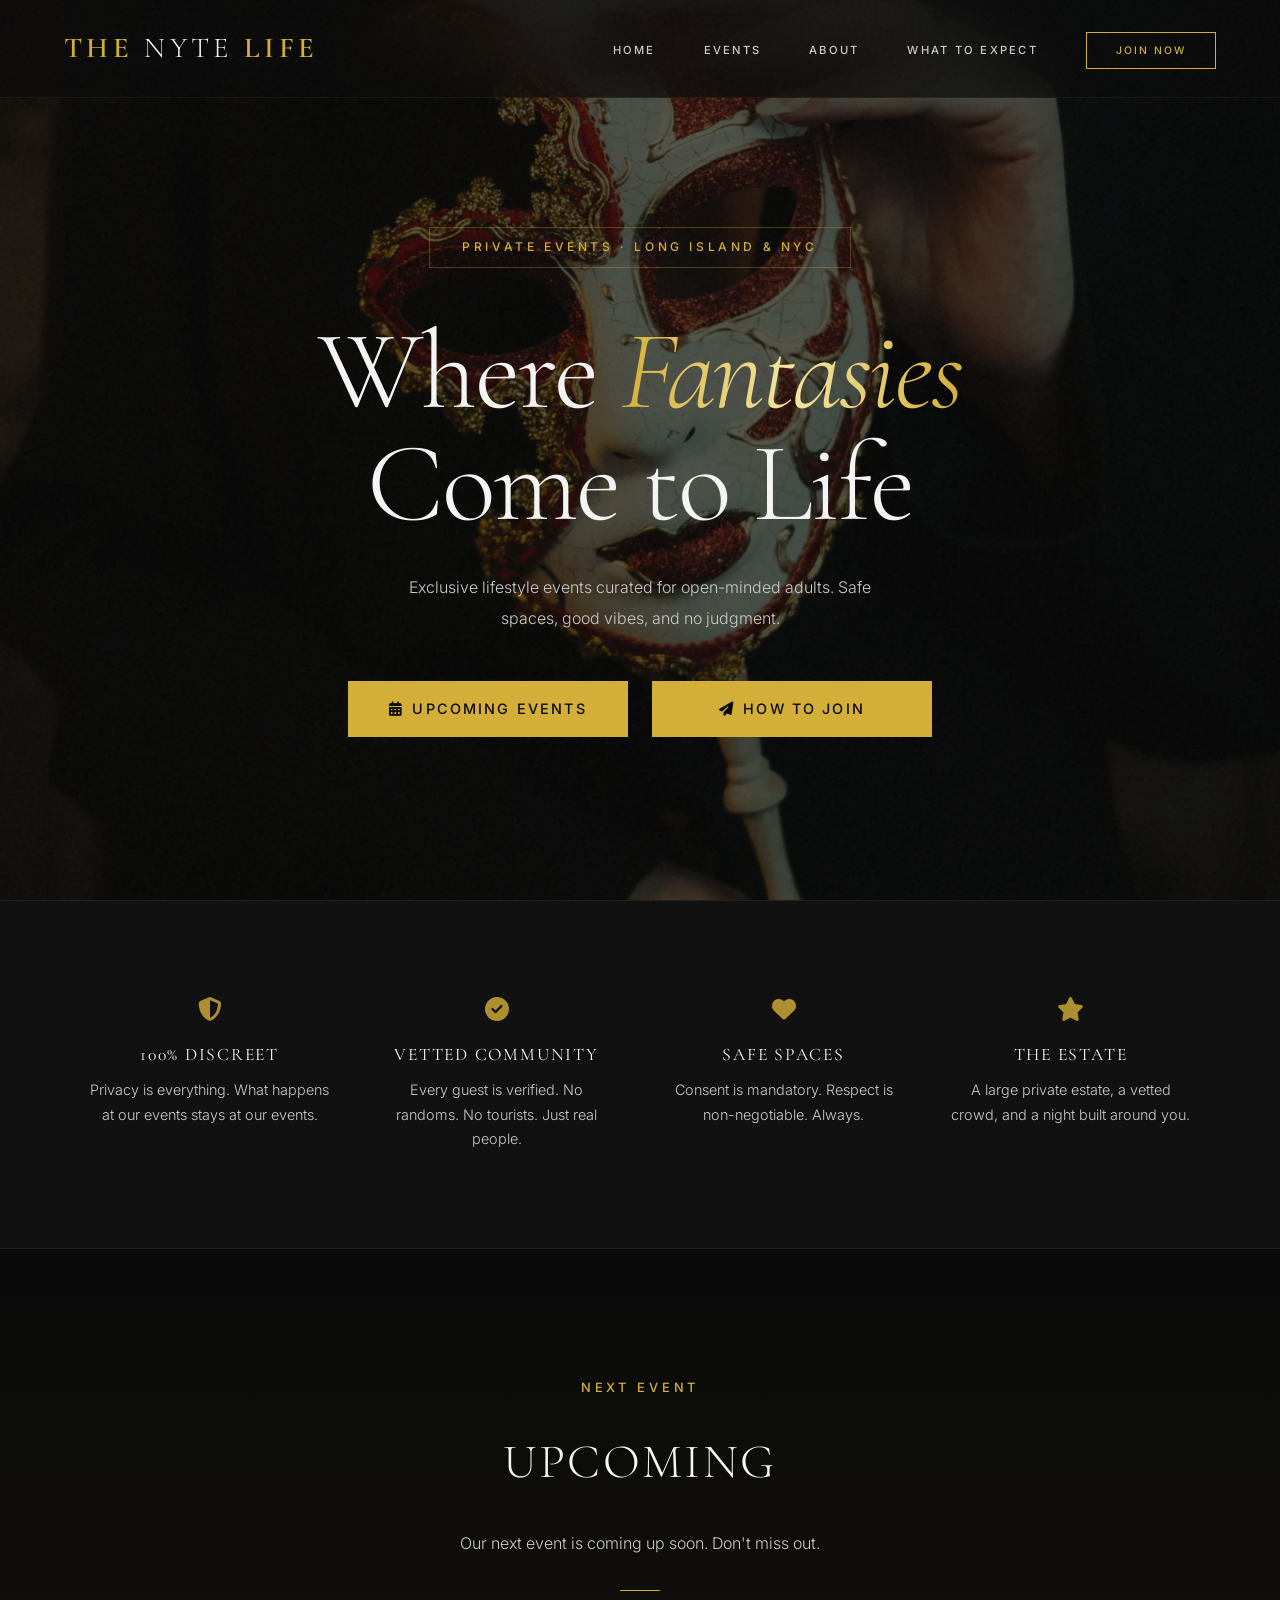
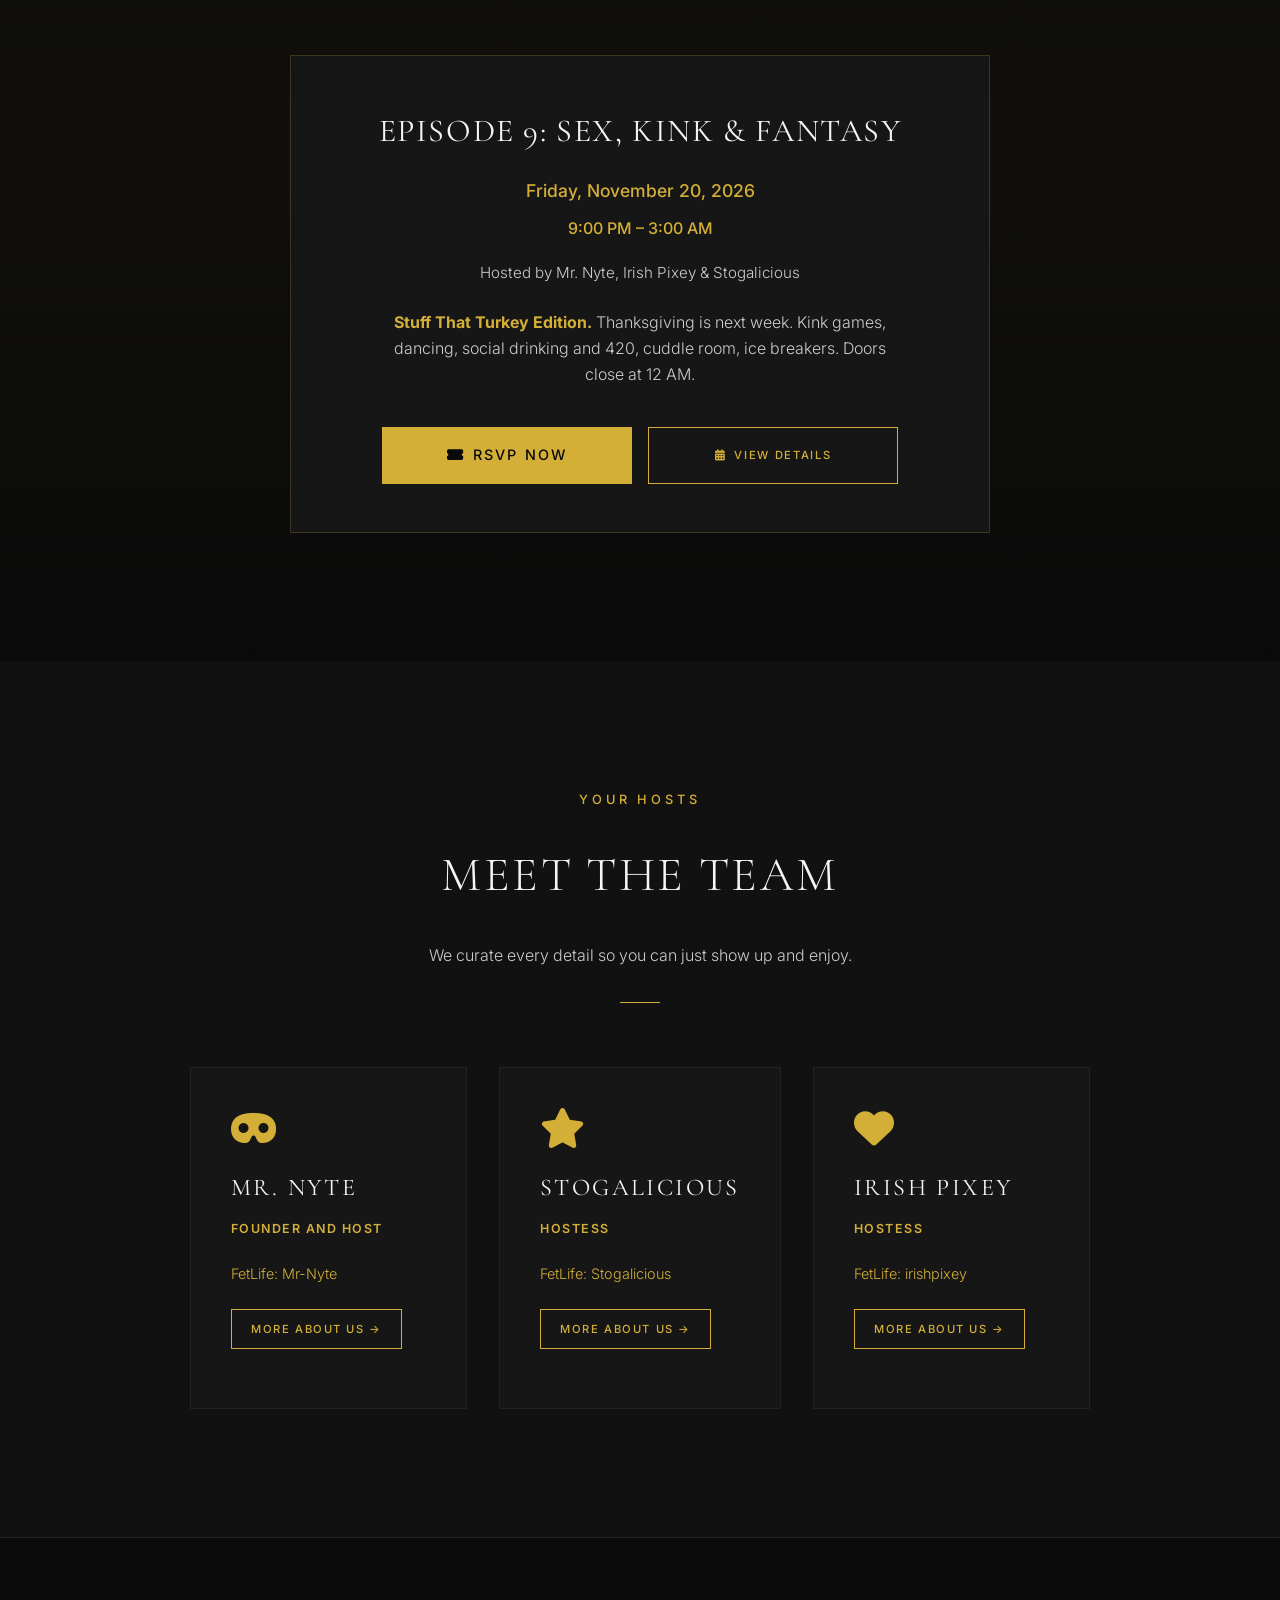
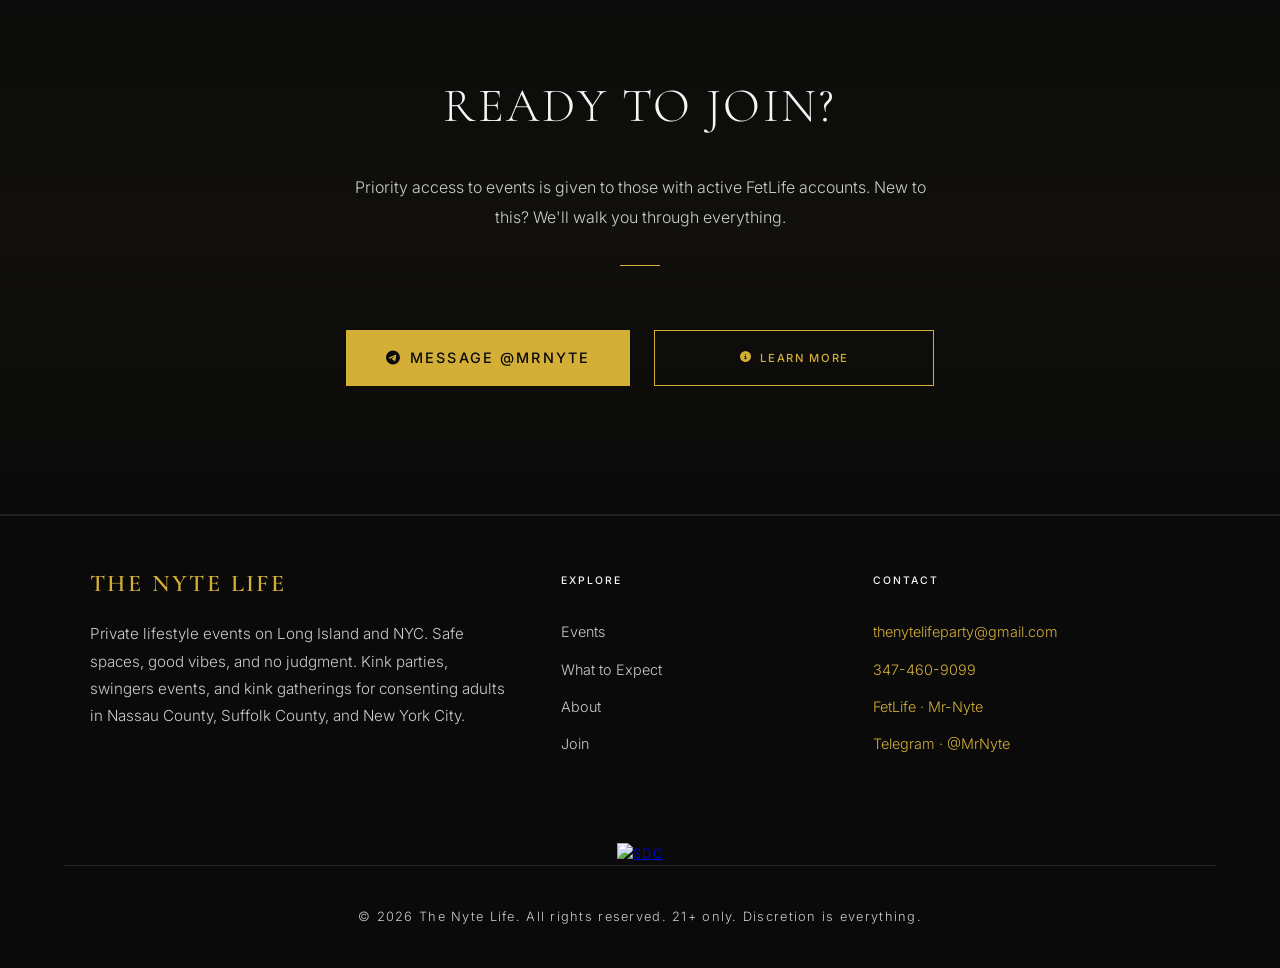
==== commit 9b61cb15: "EP9: fix Thanksgiving date to next week, align newcomer copy with description" ====
--- a/index.html
+++ b/index.html
@@ -377,7 +377,7 @@
         "endDate": "2026-11-21T03:00:00-05:00",
         "eventStatus": "https://schema.org/EventScheduled",
         "eventAttendanceMode": "https://schema.org/OfflineEventAttendanceMode",
-        "description": "Stuff That Turkey Edition. Thanksgiving weekend. Kink games, dancing, social drinking and 420, cuddle room, ice breakers. Doors close at 12 AM.",
+        "description": "Stuff That Turkey Edition. Thanksgiving is next week. Kink games, dancing, social drinking and 420, cuddle room, ice breakers. Doors close at 12 AM.",
         "image": "https://www.thenytelife.com/assets/og-image.jpg",
         "location": {
             "@type": "Place",
@@ -547,7 +547,7 @@
             <p class="event-date" style="font-size: 1.1rem; margin-bottom: 0.5rem; color: var(--accent);">Friday, November 20, 2026</p>
             <p class="event-date" style="font-size: 1rem; margin-bottom: 1rem;">9:00 PM – 3:00 AM</p>
             <p class="event-host" style="font-size: 0.95rem; margin-bottom: 1.5rem; color: var(--text-muted);">Hosted by Mr. Nyte, Irish Pixey &amp; Stogalicious</p>
-            <p style="font-size: 1rem; line-height: 1.6; margin-bottom: 2rem; max-width: 500px; margin-left: auto; margin-right: auto;"><strong style="color: var(--accent);">Stuff That Turkey Edition.</strong> Thanksgiving weekend. Kink games, dancing, social drinking and 420, cuddle room, ice breakers. Doors close at 12 AM.</p>
+            <p style="font-size: 1rem; line-height: 1.6; margin-bottom: 2rem; max-width: 500px; margin-left: auto; margin-right: auto;"><strong style="color: var(--accent);">Stuff That Turkey Edition.</strong> Thanksgiving is next week. Kink games, dancing, social drinking and 420, cuddle room, ice breakers. Doors close at 12 AM.</p>
             <div class="event-preview-cta" style="display: flex; flex-wrap: wrap; gap: 1rem; justify-content: center;">
                 <a href="https://fetlife.com/events/2026/11/20/the-nyte-life-episode-9-sex-kink-bdsm-stuff-that-turkey-edition-u1ubgp" target="_blank" rel="noopener" class="btn-primary" style="flex: 1 1 200px; max-width: 250px; text-align: center; padding: 1rem 2rem;">
                     <i class="fas fa-ticket-alt"></i> RSVP Now
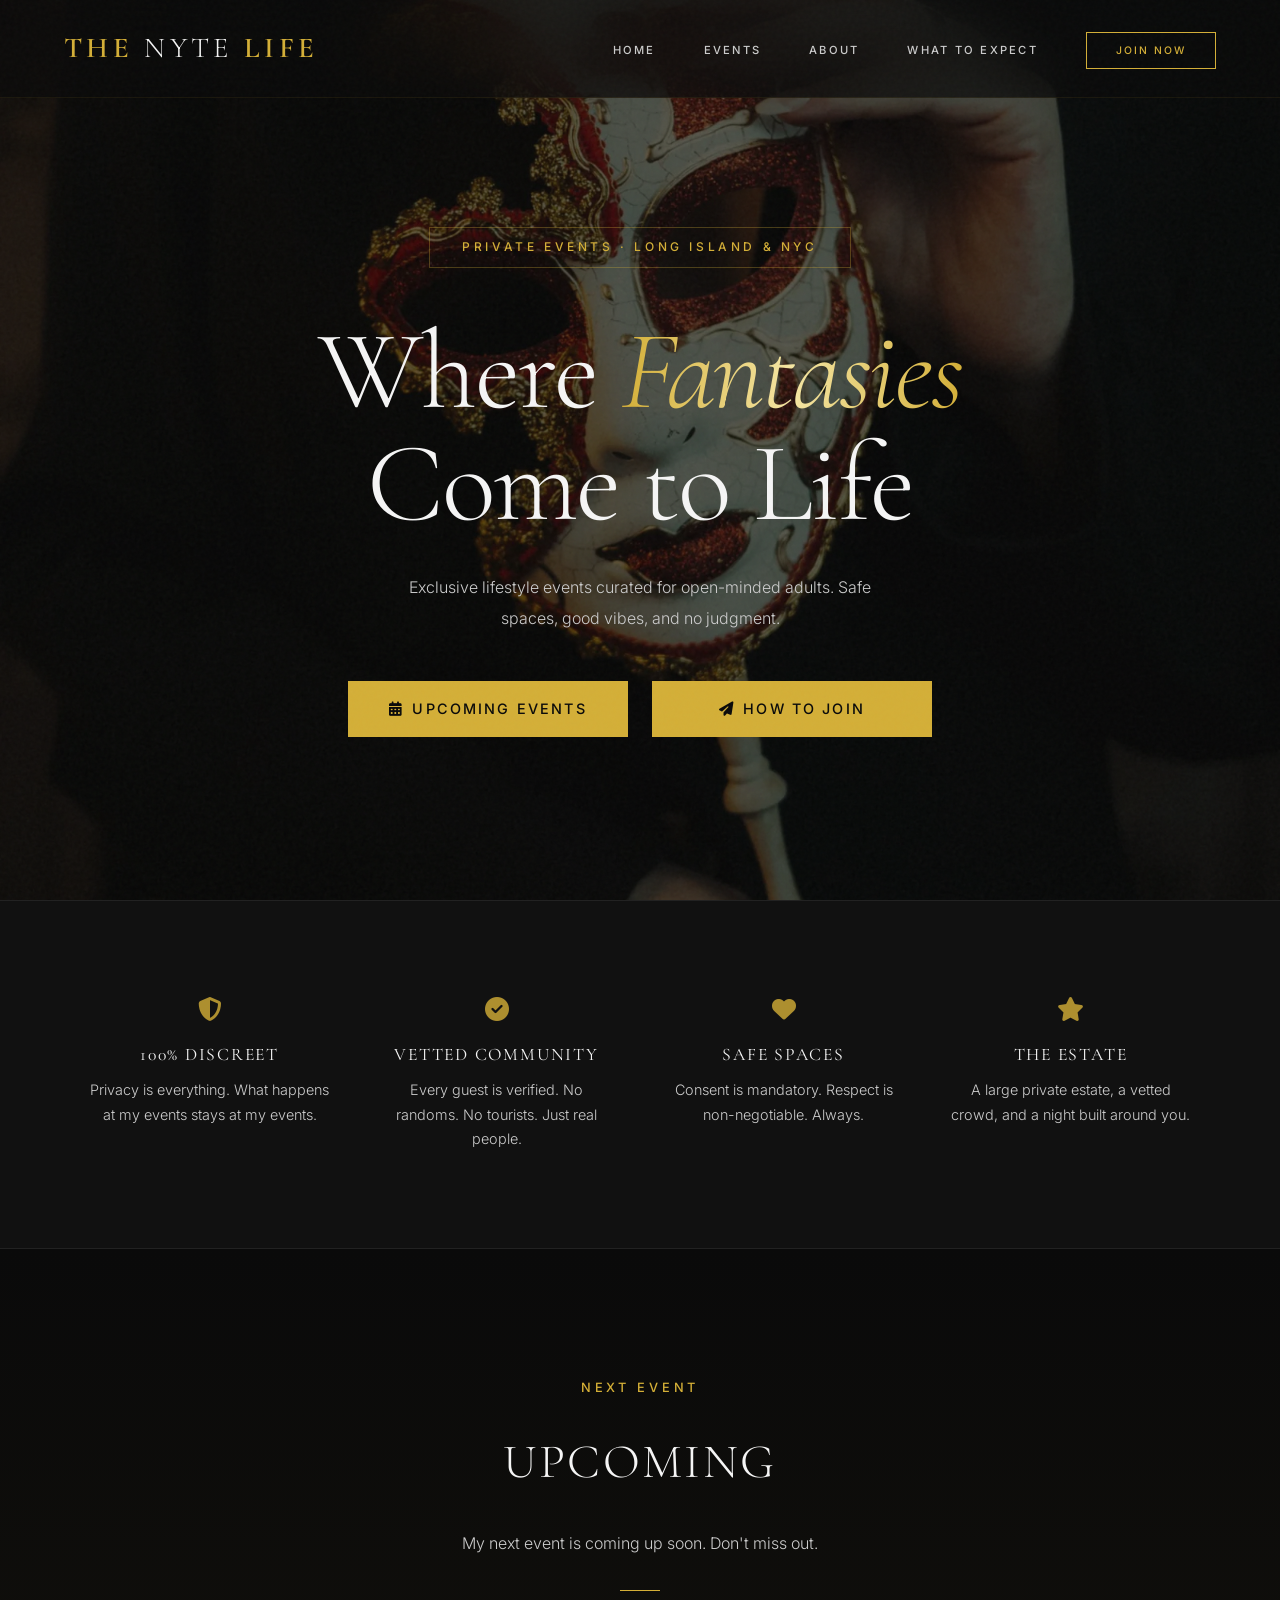
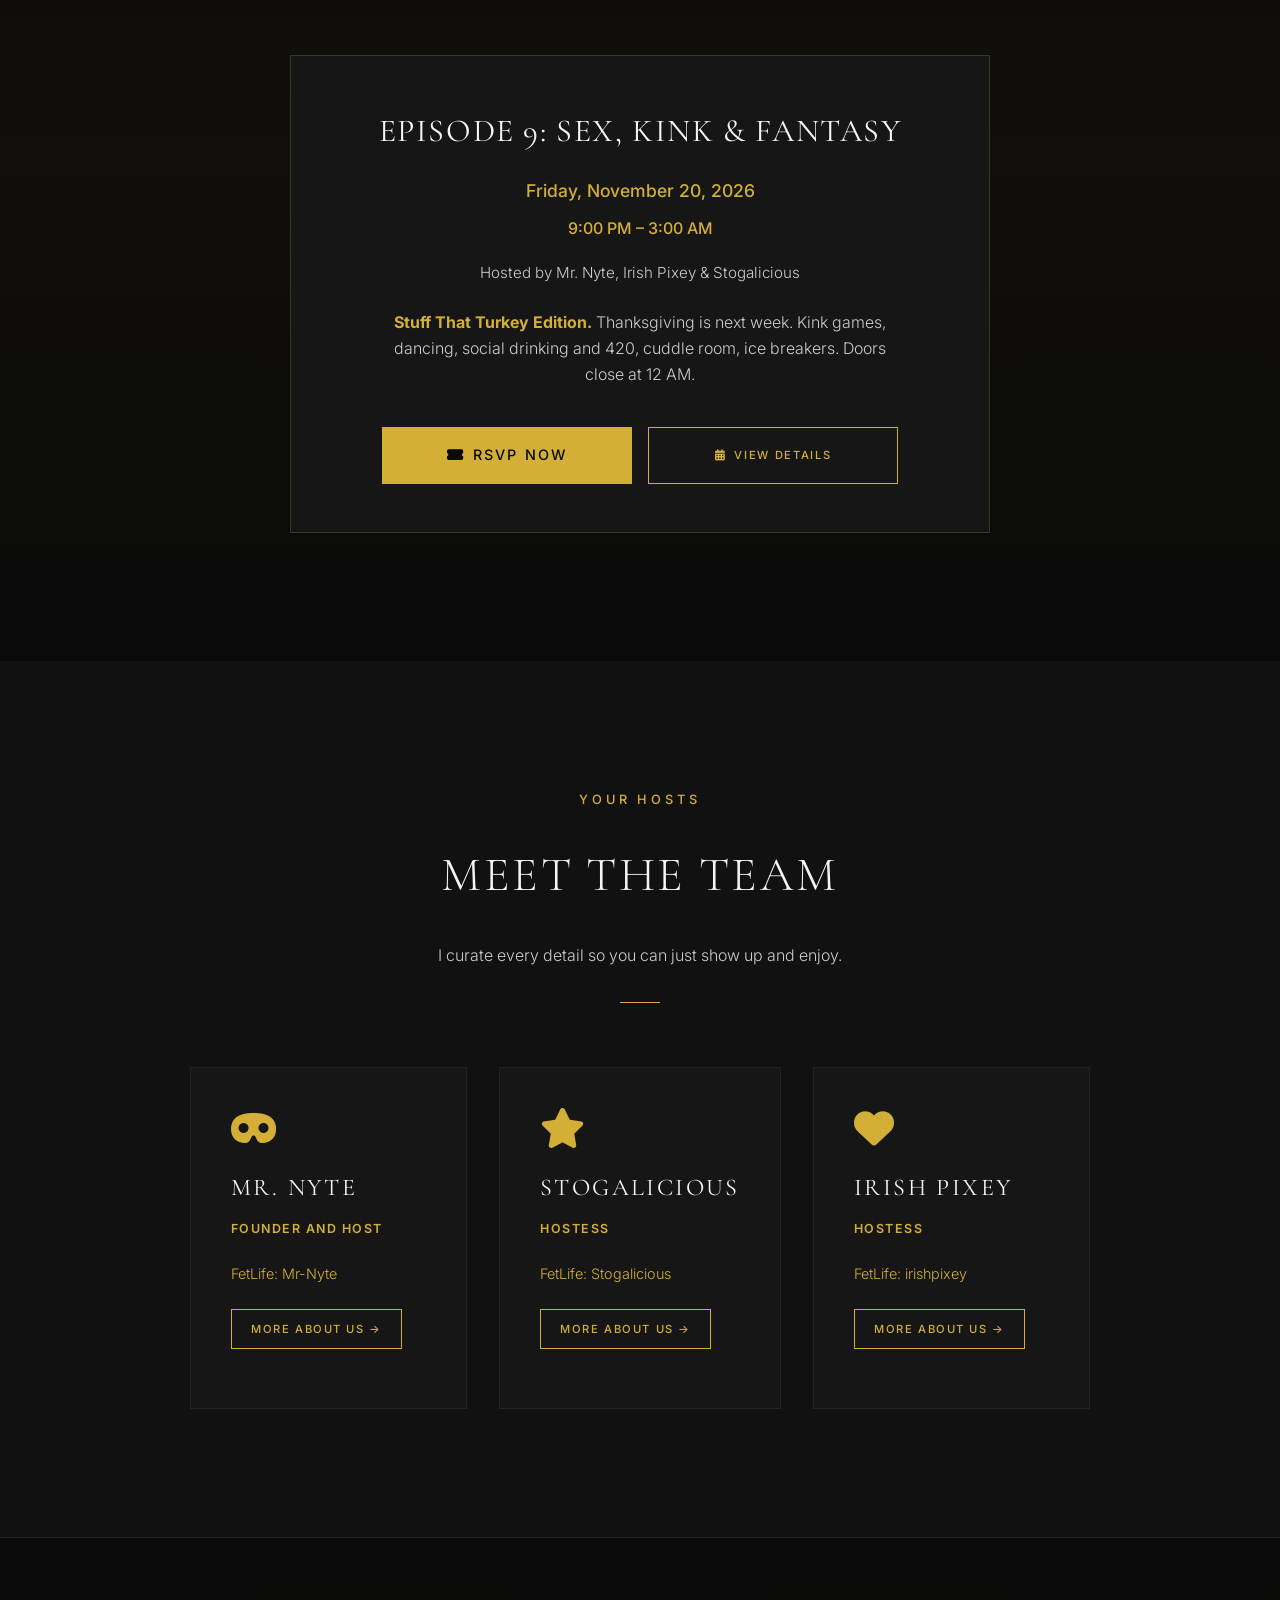
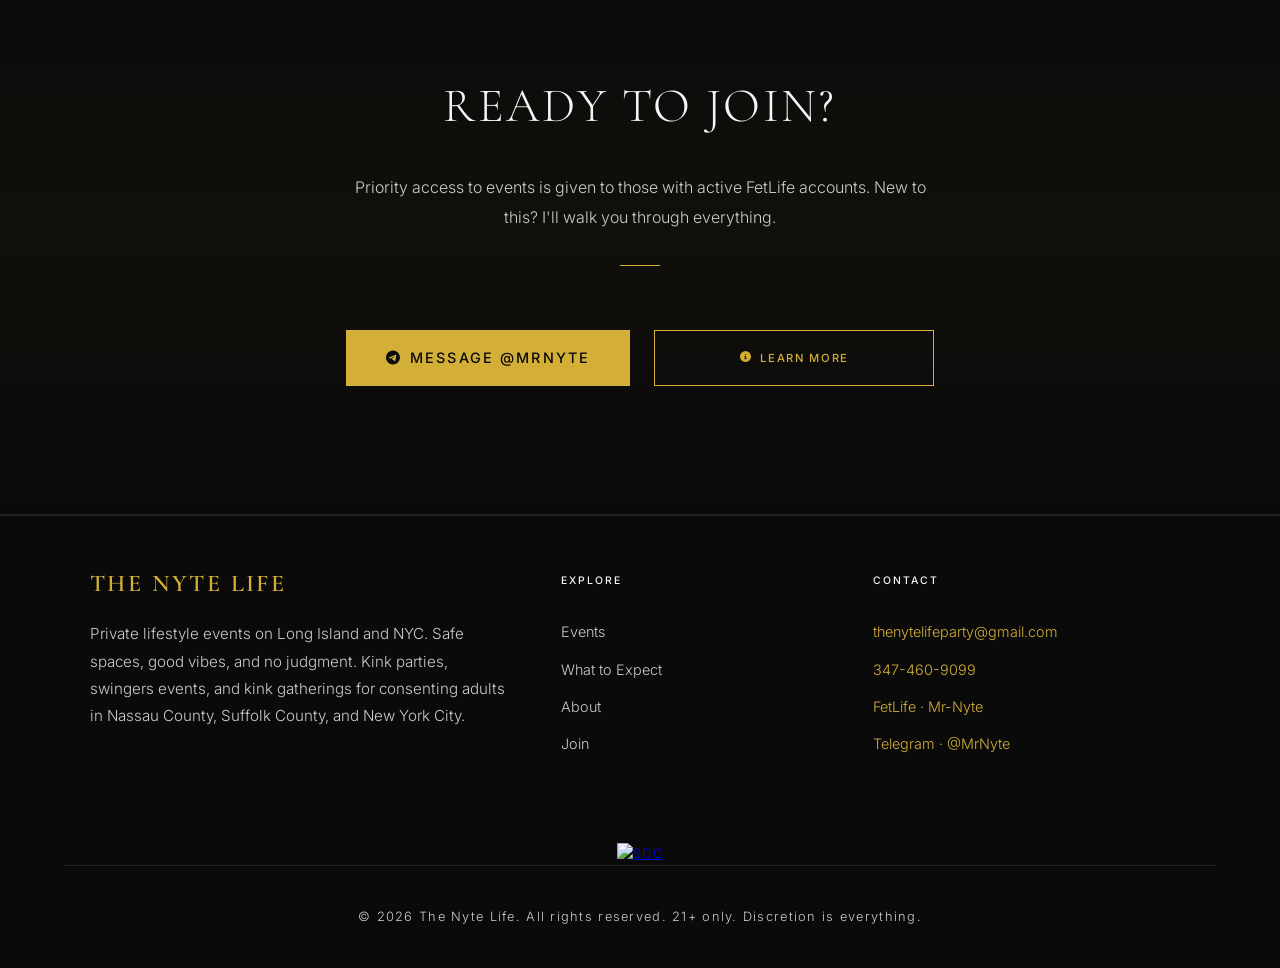
==== commit 0f8129cc: "Site-wide consistency pass: drop Zelle, fix EP9 to 25+, add Mr. Nyte to EP8/EP10 host line via About" ====
--- a/index.html
+++ b/index.html
@@ -7,14 +7,14 @@
 
     <!-- Favicon -->
     <link rel="icon" type="image/svg+xml" href="[data-uri]">
-    <meta name="description" content="Exclusive private kink parties for consenting adults in Long Island and NYC. Vetted guests, safe spaces, unforgettable experiences. RSVP to our next event now.">
-    <meta name="keywords" content="kink party Long Island, swingers party Long Island, lifestyle events NYC, fetish party NYC, play party NYC, sex positive events NYC, private parties Nassau County, adult events Suffolk County, kink parties NYC, alternative events Long Island, kink events Long Island">
+    <meta name="description" content="Exclusive private lifestyle kink parties for consenting adults in Long Island and NYC. Vetted guests, safe spaces, unforgettable experiences. RSVP to our next event now.">
+    <meta name="keywords" content="lifestyle kink party Long Island, swingers party Long Island, lifestyle events NYC, fetish party NYC, play party NYC, sex positive events NYC, private parties Nassau County, adult events Suffolk County, lifestyle kink parties NYC, alternative events Long Island, kink events Long Island">
     <meta name="robots" content="index, follow">
     <meta name="author" content="The Nyte Life">
 
     <!-- Open Graph -->
-    <meta property="og:title" content="The Nyte Life | Private Kink Parties in Long Island & NYC">
-    <meta property="og:description" content="Exclusive private kink parties for consenting adults in Long Island and NYC. Vetted guests, safe spaces. RSVP now.">
+    <meta property="og:title" content="The Nyte Life | Private Kink Parties in Long Island & NYC>
+    <meta property=og:description" content="Exclusive private lifestyle kink parties for consenting adults in Long Island and NYC. Vetted guests, safe spaces. RSVP now.">
     <meta property="og:image" content="https://www.thenytelife.com/assets/og-image.jpg">
     <meta property="og:image:width" content="1200">
     <meta property="og:image:height" content="630">
@@ -26,8 +26,8 @@
  
     <!-- Twitter Card -->
     <meta name="twitter:card" content="summary_large_image">
-    <meta name="twitter:title" content="The Nyte Life | Private Kink Parties in Long Island & NYC">
-    <meta name="twitter:description" content="Exclusive private kink parties for consenting adults in Long Island and NYC. Vetted guests, safe spaces.">
+    <meta name="twitter:title" content="The Nyte Life | Private Kink Parties in Long Island & NYC>
+    <meta name=twitter:description" content="Exclusive private lifestyle kink parties for consenting adults in Long Island and NYC. Vetted guests, safe spaces.">
     <meta name="twitter:image" content="https://www.thenytelife.com/assets/og-image.jpg">
     <meta name="twitter:image:alt" content="The Nyte Life - Private Lifestyle Events">
 
@@ -340,7 +340,7 @@
         "@context": "https://schema.org",
         "@type": "NightClub",
         "name": "The Nyte Life",
-        "description": "Private kink parties, swingers events, and lifestyle gatherings in Long Island, Nassau County, Suffolk County, and NYC. Vetted guests, safe spaces, discretion guaranteed.",
+        "description": "Private lifestyle kink parties, swingers events, and gatherings in Long Island, Nassau County, Suffolk County, and NYC. Vetted guests, safe spaces, discretion guaranteed.",
         "url": "https://www.thenytelife.com",
         "image": "https://www.thenytelife.com/assets/og-image.jpg",
         "address": {
@@ -514,7 +514,7 @@
             <div class="trust-item fade-in">
                 <i class="fas fa-shield-alt"></i>
                 <h4>100% Discreet</h4>
-                <p>Privacy is everything. What happens at our events stays at our events.</p>
+                <p>Privacy is everything. What happens at my events stays at my events.</p>
             </div>
             <div class="trust-item fade-in">
                 <i class="fas fa-check-circle"></i>
@@ -539,7 +539,7 @@
         <div class="section-header">
             <span class="overline">Next Event</span>
             <h2>Upcoming</h2>
-            <p>Our next event is coming up soon. Don't miss out.</p>
+            <p>My next event is coming up soon. Don't miss out.</p>
             <div class="gold-line"></div>
         </div>
         <div class="event-preview-card fade-in" style="max-width: 700px; margin: 0 auto; padding: 3rem; border: 1px solid rgba(212, 175, 55, 0.2); text-align: center;">
@@ -564,7 +564,7 @@
         <div class="section-header">
             <span class="overline">Your Hosts</span>
             <h2>Meet the Team</h2>
-            <p>We curate every detail so you can just show up and enjoy.</p>
+            <p>I curate every detail so you can just show up and enjoy.</p>
             <div class="gold-line"></div>
         </div>
         <div class="host-grid">
@@ -596,7 +596,7 @@
     <section class="cta-section">
         <div class="section-header">
             <h2>Ready to Join?</h2>
-            <p>Priority access to events is given to those with active FetLife accounts. New to this? We'll walk you through everything.</p>
+            <p>Priority access to events is given to those with active FetLife accounts. New to this? I'll walk you through everything.</p>
             <div class="gold-line"></div>
         </div>
         <div class="cta-buttons">
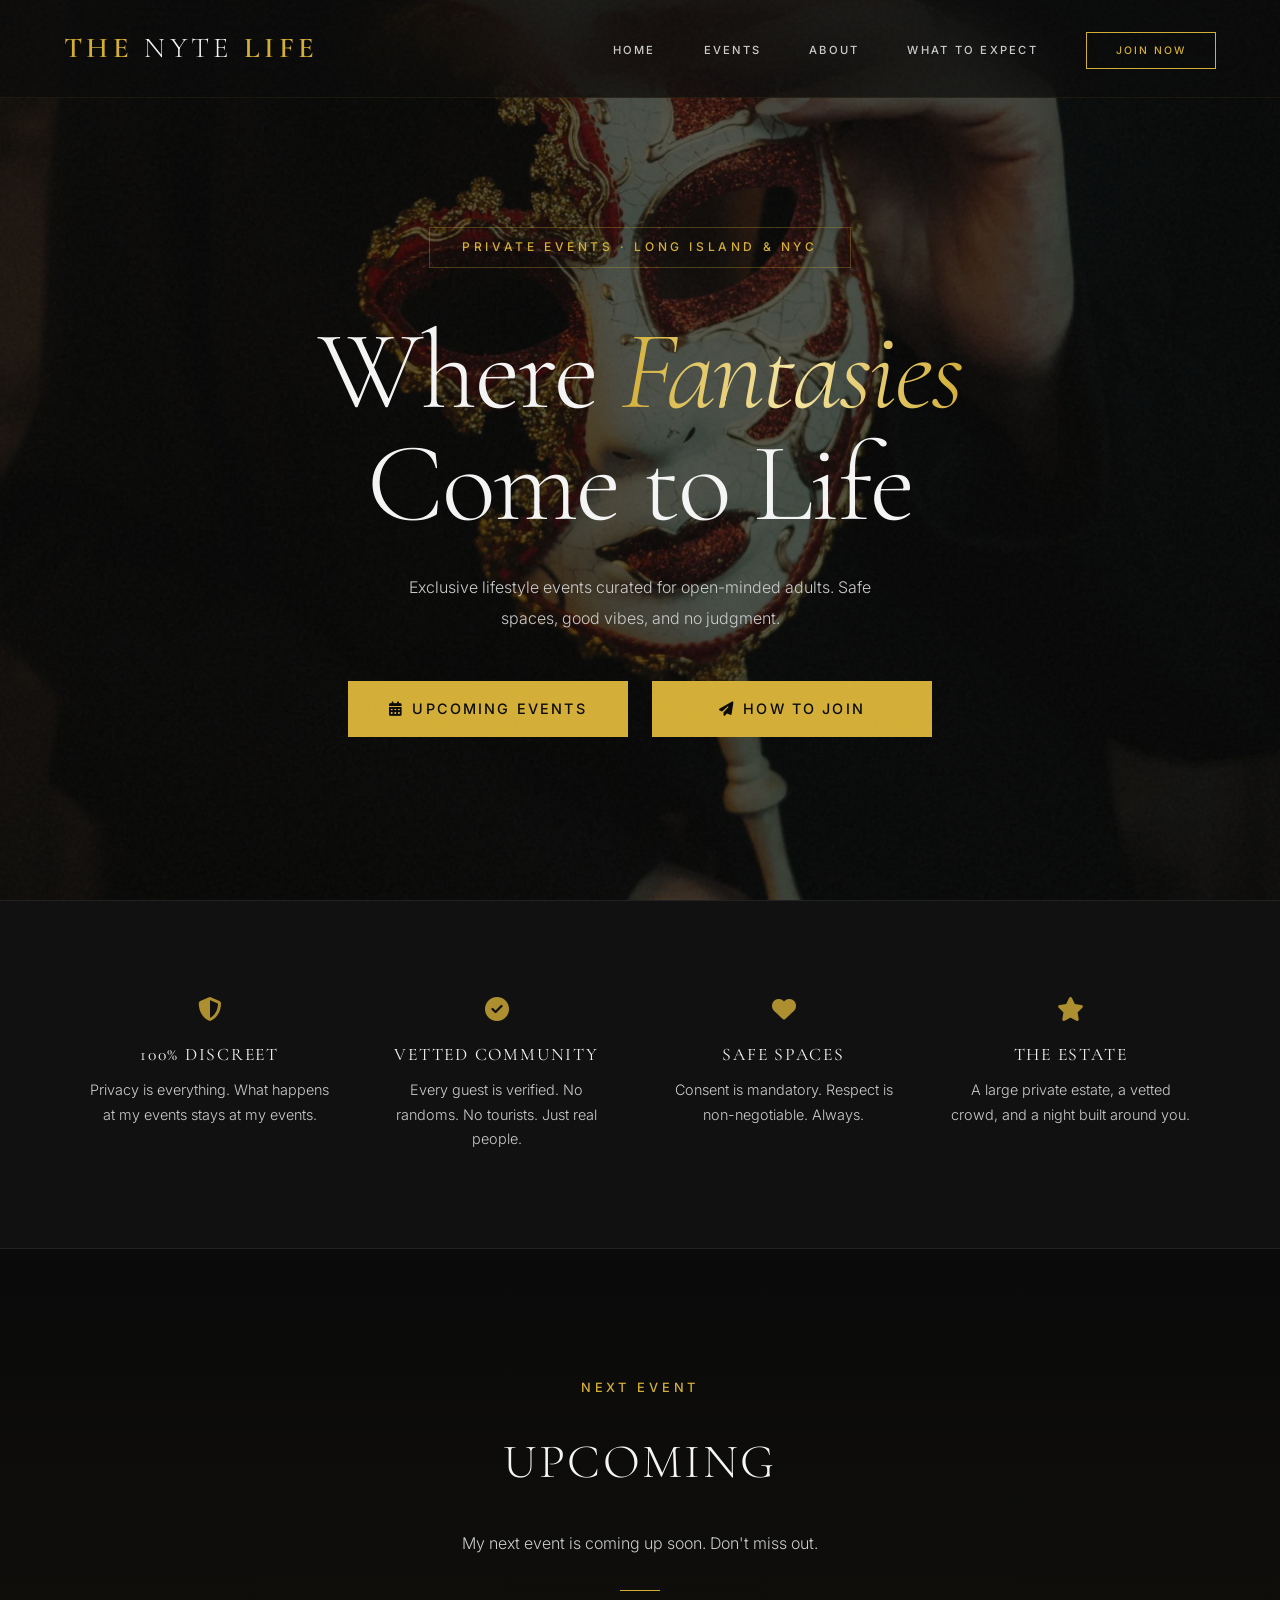
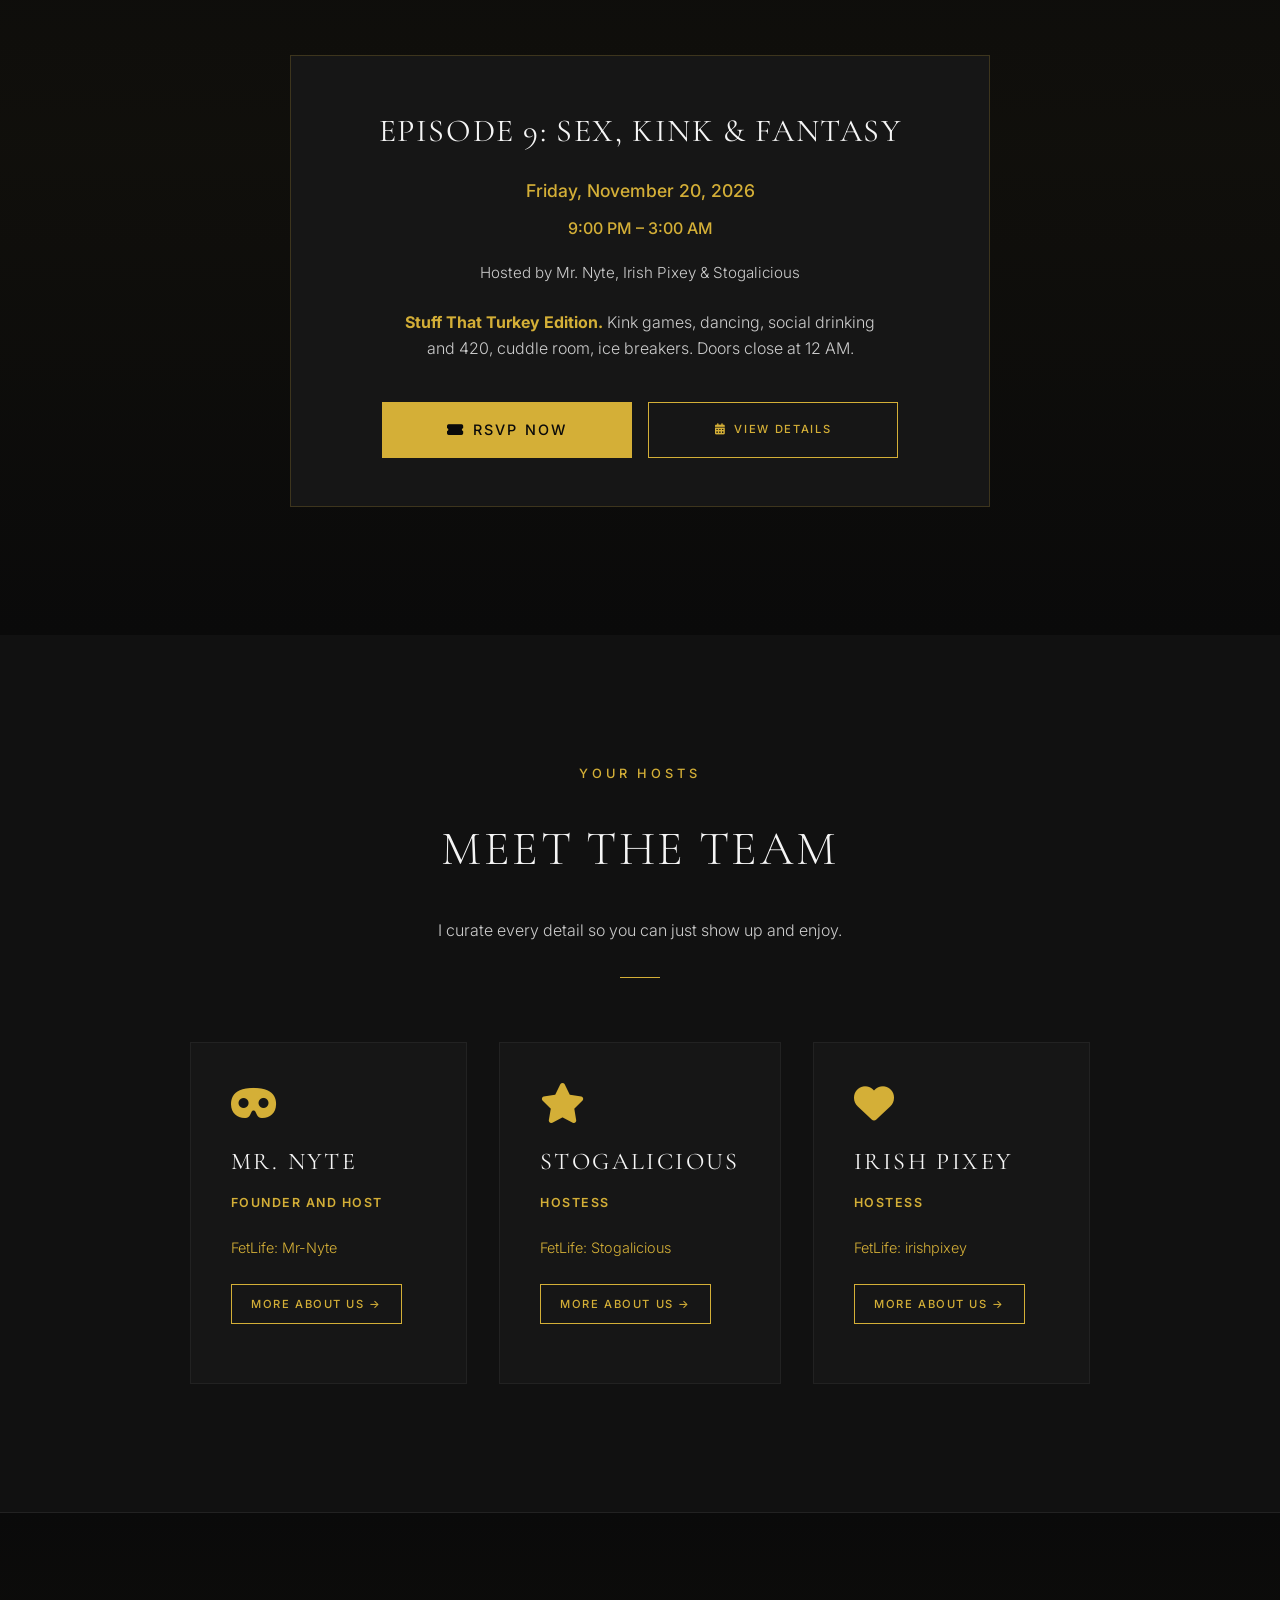
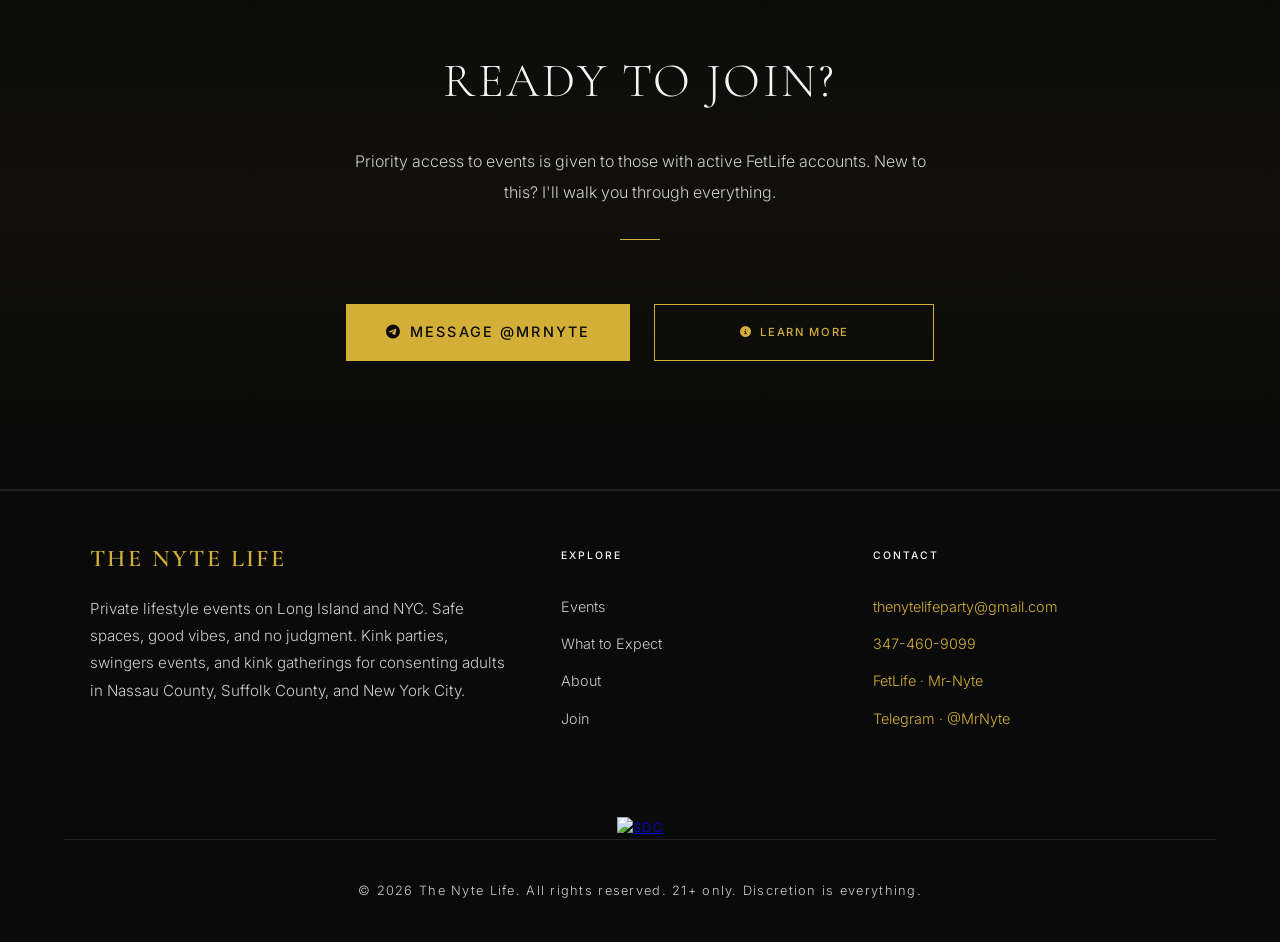
==== commit d8051f33: "Remove Thanksgiving-is-next-week line from EP9 copy on homepage and events page" ====
--- a/index.html
+++ b/index.html
@@ -377,7 +377,7 @@
         "endDate": "2026-11-21T03:00:00-05:00",
         "eventStatus": "https://schema.org/EventScheduled",
         "eventAttendanceMode": "https://schema.org/OfflineEventAttendanceMode",
-        "description": "Stuff That Turkey Edition. Thanksgiving is next week. Kink games, dancing, social drinking and 420, cuddle room, ice breakers. Doors close at 12 AM.",
+        "description": "Stuff That Turkey Edition. Kink games, dancing, social drinking and 420, cuddle room, ice breakers. Doors close at 12 AM.",
         "image": "https://www.thenytelife.com/assets/og-image.jpg",
         "location": {
             "@type": "Place",
@@ -547,7 +547,7 @@
             <p class="event-date" style="font-size: 1.1rem; margin-bottom: 0.5rem; color: var(--accent);">Friday, November 20, 2026</p>
             <p class="event-date" style="font-size: 1rem; margin-bottom: 1rem;">9:00 PM – 3:00 AM</p>
             <p class="event-host" style="font-size: 0.95rem; margin-bottom: 1.5rem; color: var(--text-muted);">Hosted by Mr. Nyte, Irish Pixey &amp; Stogalicious</p>
-            <p style="font-size: 1rem; line-height: 1.6; margin-bottom: 2rem; max-width: 500px; margin-left: auto; margin-right: auto;"><strong style="color: var(--accent);">Stuff That Turkey Edition.</strong> Thanksgiving is next week. Kink games, dancing, social drinking and 420, cuddle room, ice breakers. Doors close at 12 AM.</p>
+            <p style="font-size: 1rem; line-height: 1.6; margin-bottom: 2rem; max-width: 500px; margin-left: auto; margin-right: auto;"><strong style="color: var(--accent);">Stuff That Turkey Edition.</strong> Kink games, dancing, social drinking and 420, cuddle room, ice breakers. Doors close at 12 AM.</p>
             <div class="event-preview-cta" style="display: flex; flex-wrap: wrap; gap: 1rem; justify-content: center;">
                 <a href="https://fetlife.com/events/2026/11/20/the-nyte-life-episode-9-sex-kink-bdsm-stuff-that-turkey-edition-u1ubgp" target="_blank" rel="noopener" class="btn-primary" style="flex: 1 1 200px; max-width: 250px; text-align: center; padding: 1rem 2rem;">
                     <i class="fas fa-ticket-alt"></i> RSVP Now
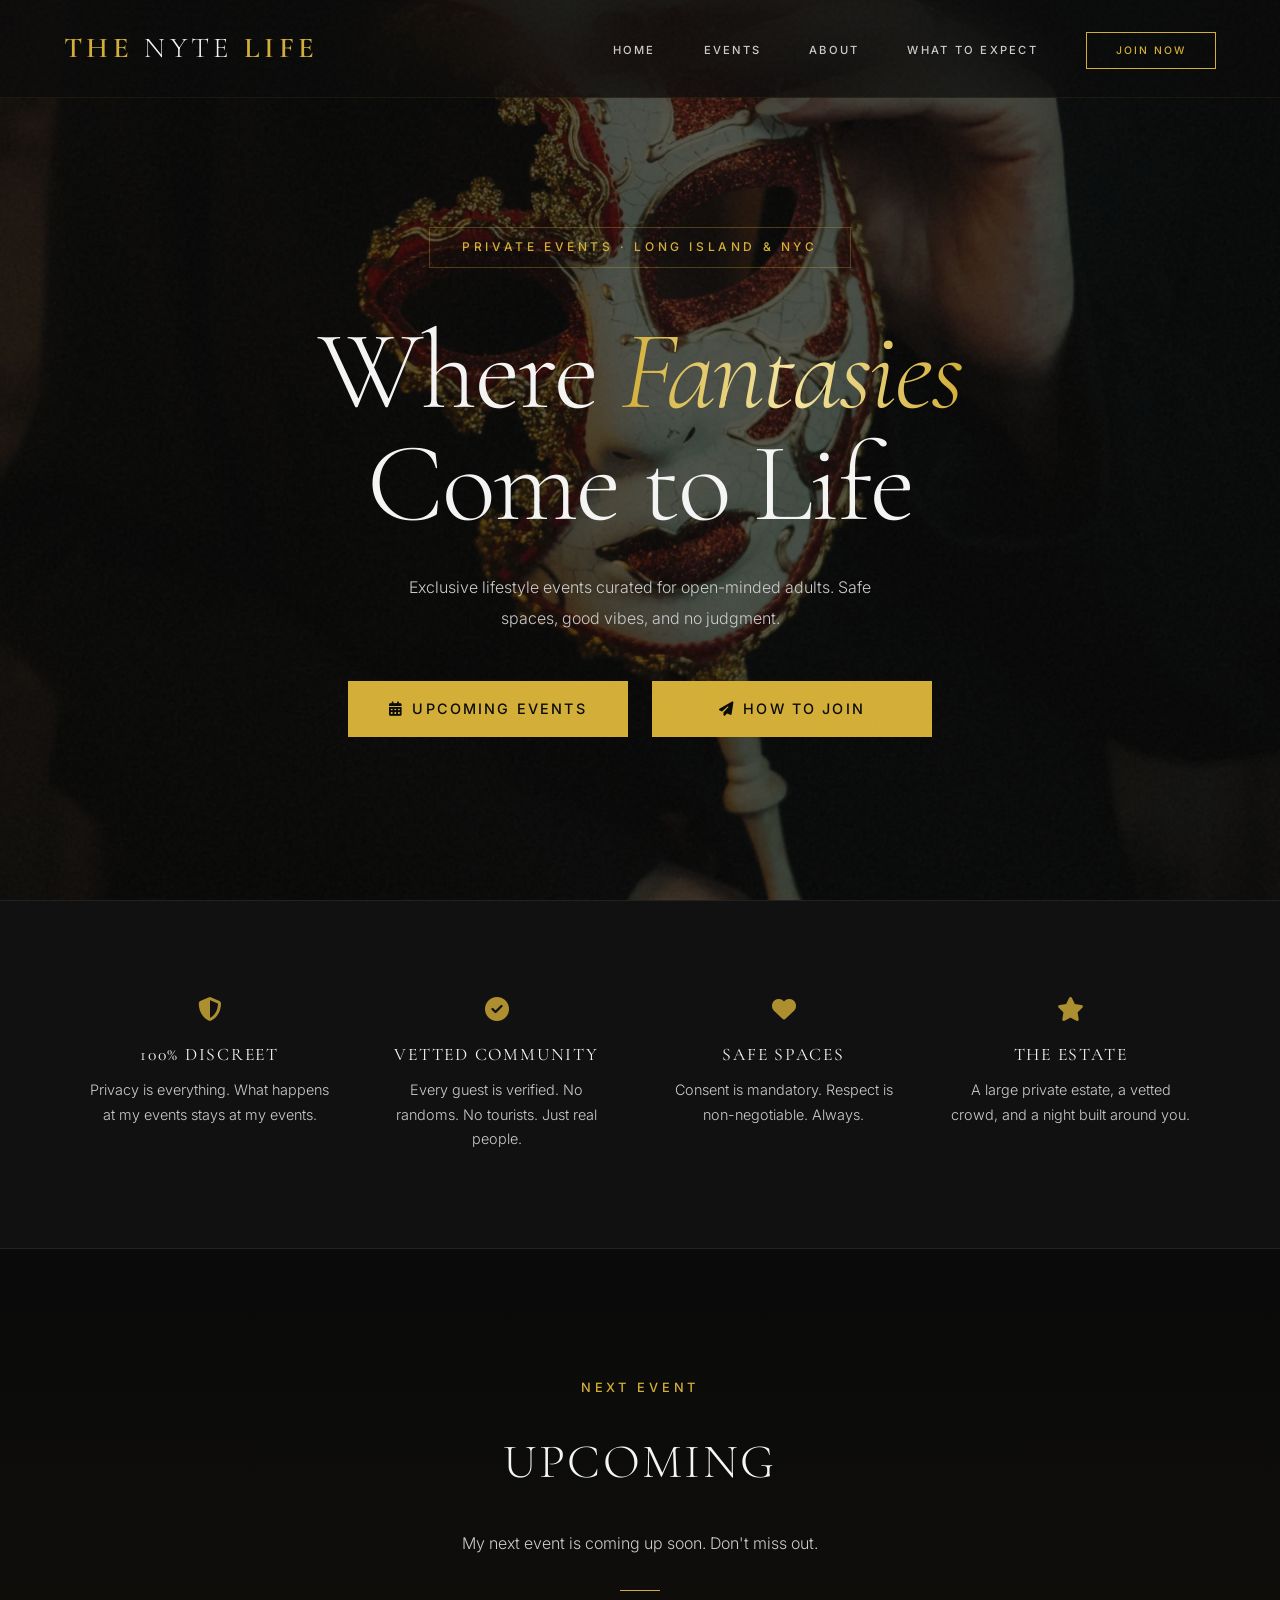
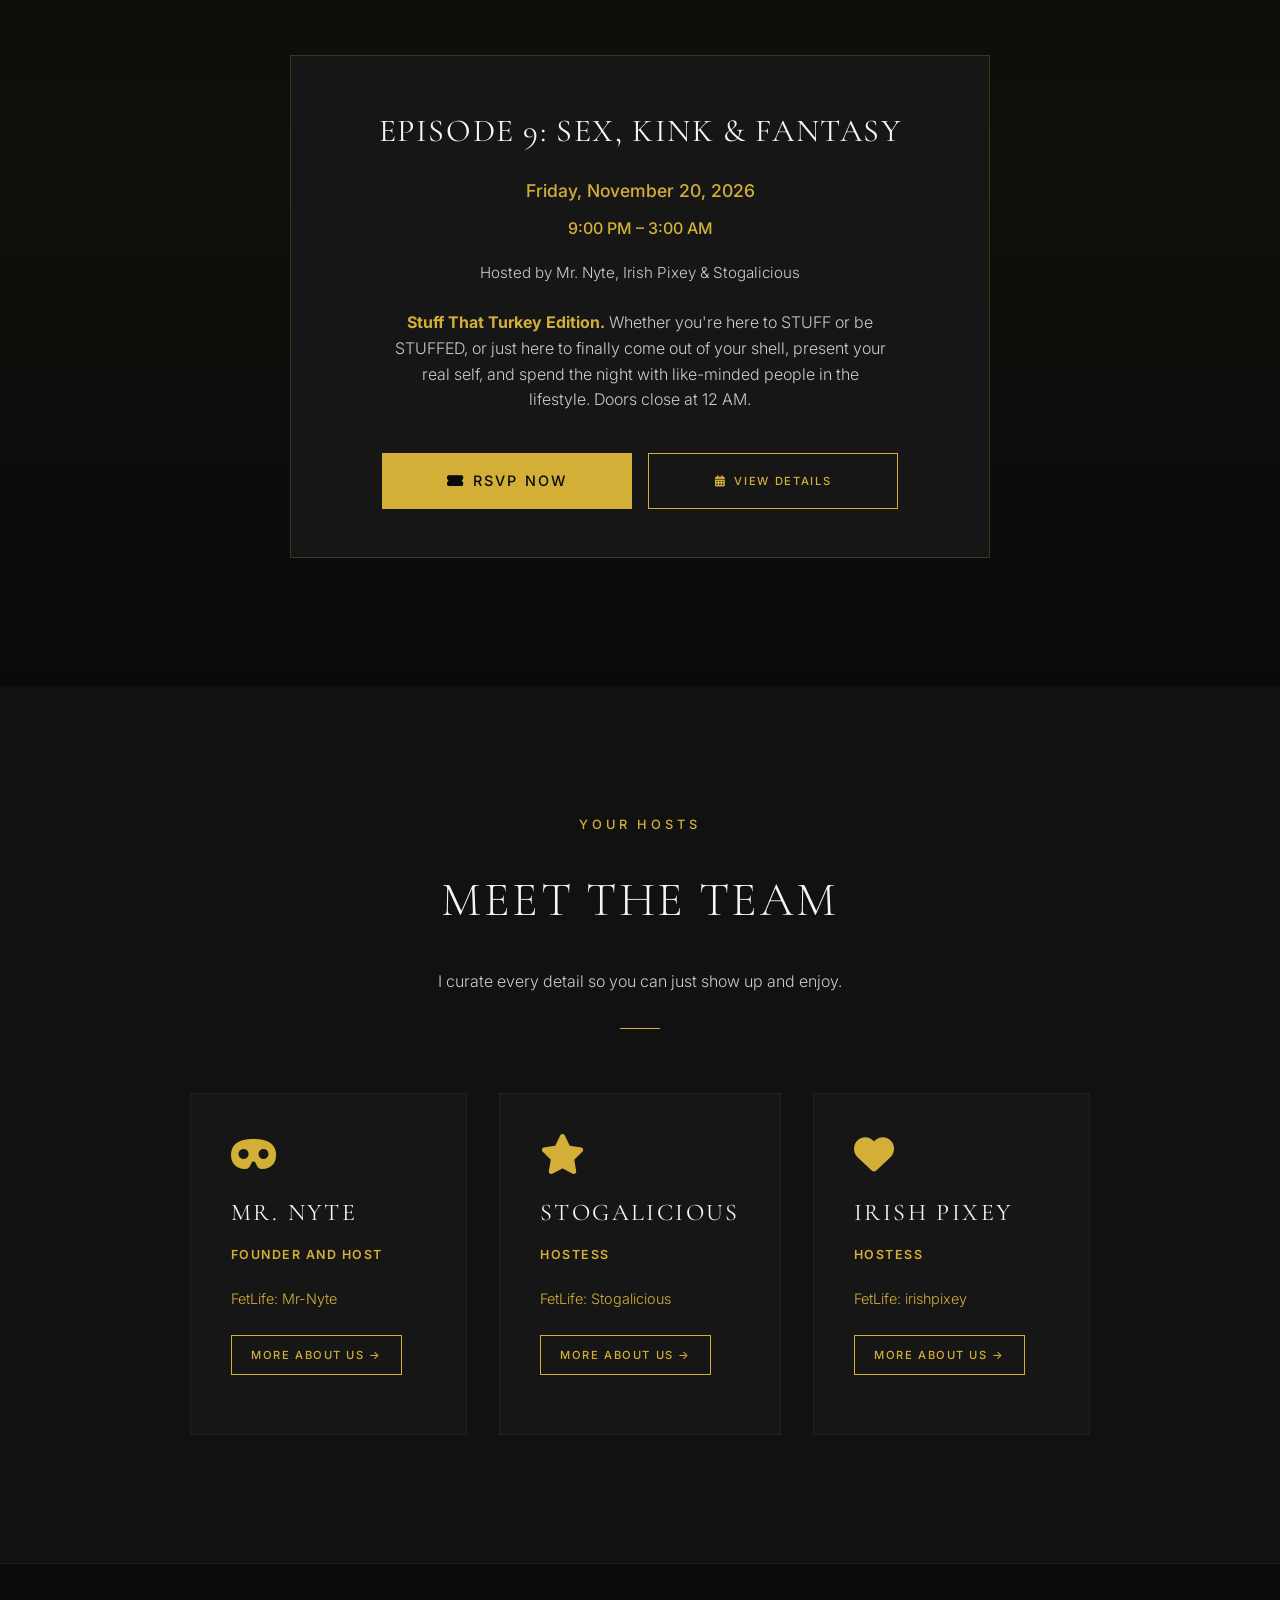
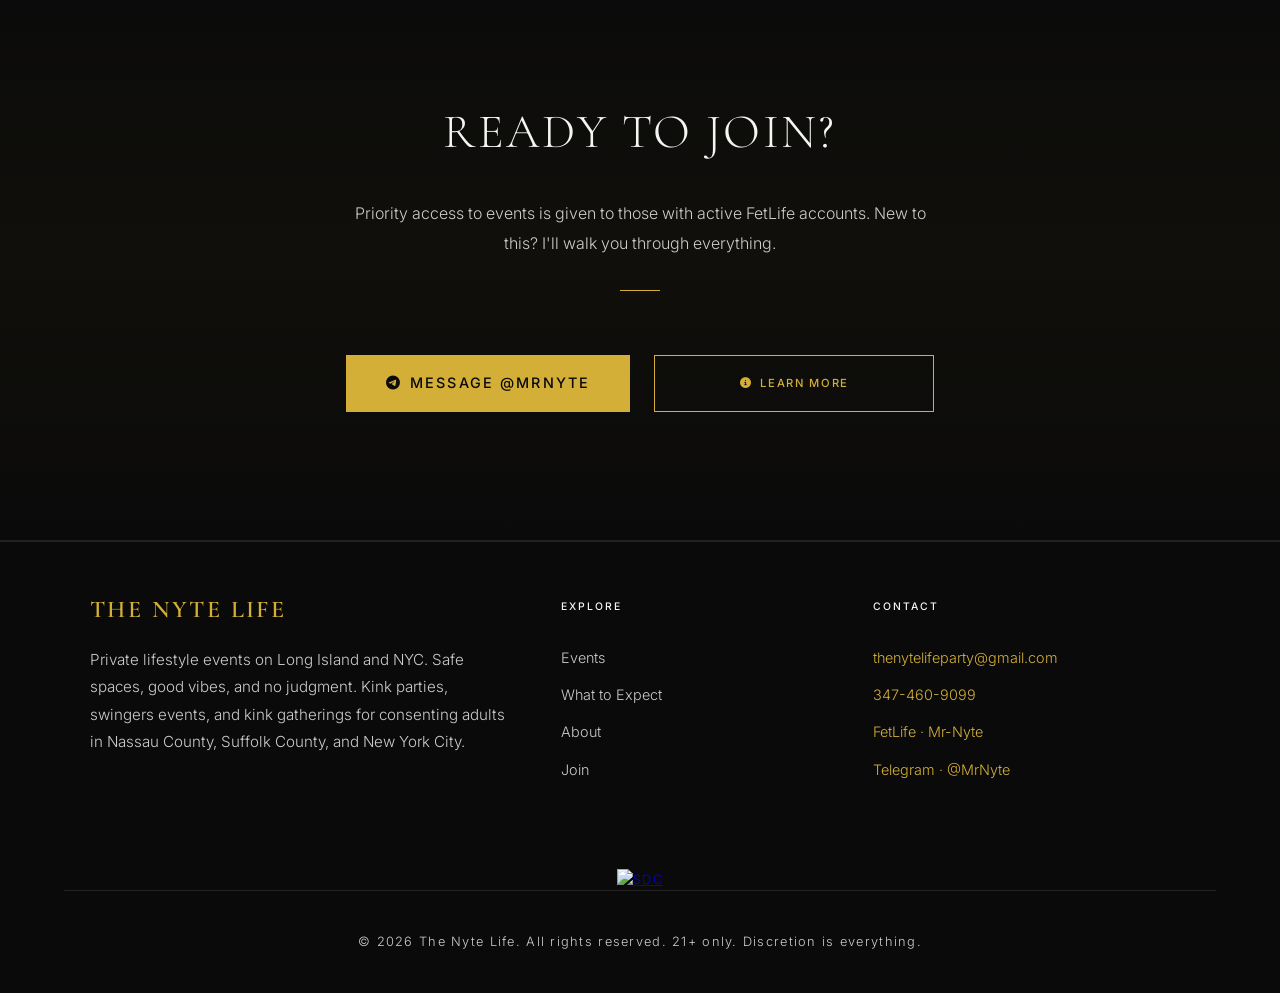
==== commit be5eff9d: "Match homepage EP9 blurb to events page (STUFF newcomer line)" ====
--- a/index.html
+++ b/index.html
@@ -547,7 +547,7 @@
             <p class="event-date" style="font-size: 1.1rem; margin-bottom: 0.5rem; color: var(--accent);">Friday, November 20, 2026</p>
             <p class="event-date" style="font-size: 1rem; margin-bottom: 1rem;">9:00 PM – 3:00 AM</p>
             <p class="event-host" style="font-size: 0.95rem; margin-bottom: 1.5rem; color: var(--text-muted);">Hosted by Mr. Nyte, Irish Pixey &amp; Stogalicious</p>
-            <p style="font-size: 1rem; line-height: 1.6; margin-bottom: 2rem; max-width: 500px; margin-left: auto; margin-right: auto;"><strong style="color: var(--accent);">Stuff That Turkey Edition.</strong> Kink games, dancing, social drinking and 420, cuddle room, ice breakers. Doors close at 12 AM.</p>
+            <p style="font-size: 1rem; line-height: 1.6; margin-bottom: 2rem; max-width: 500px; margin-left: auto; margin-right: auto;"><strong style="color: var(--accent);">Stuff That Turkey Edition.</strong> Whether you're here to STUFF or be STUFFED, or just here to finally come out of your shell, present your real self, and spend the night with like-minded people in the lifestyle. Doors close at 12 AM.</p>
             <div class="event-preview-cta" style="display: flex; flex-wrap: wrap; gap: 1rem; justify-content: center;">
                 <a href="https://fetlife.com/events/2026/11/20/the-nyte-life-episode-9-sex-kink-bdsm-stuff-that-turkey-edition-u1ubgp" target="_blank" rel="noopener" class="btn-primary" style="flex: 1 1 200px; max-width: 250px; text-align: center; padding: 1rem 2rem;">
                     <i class="fas fa-ticket-alt"></i> RSVP Now
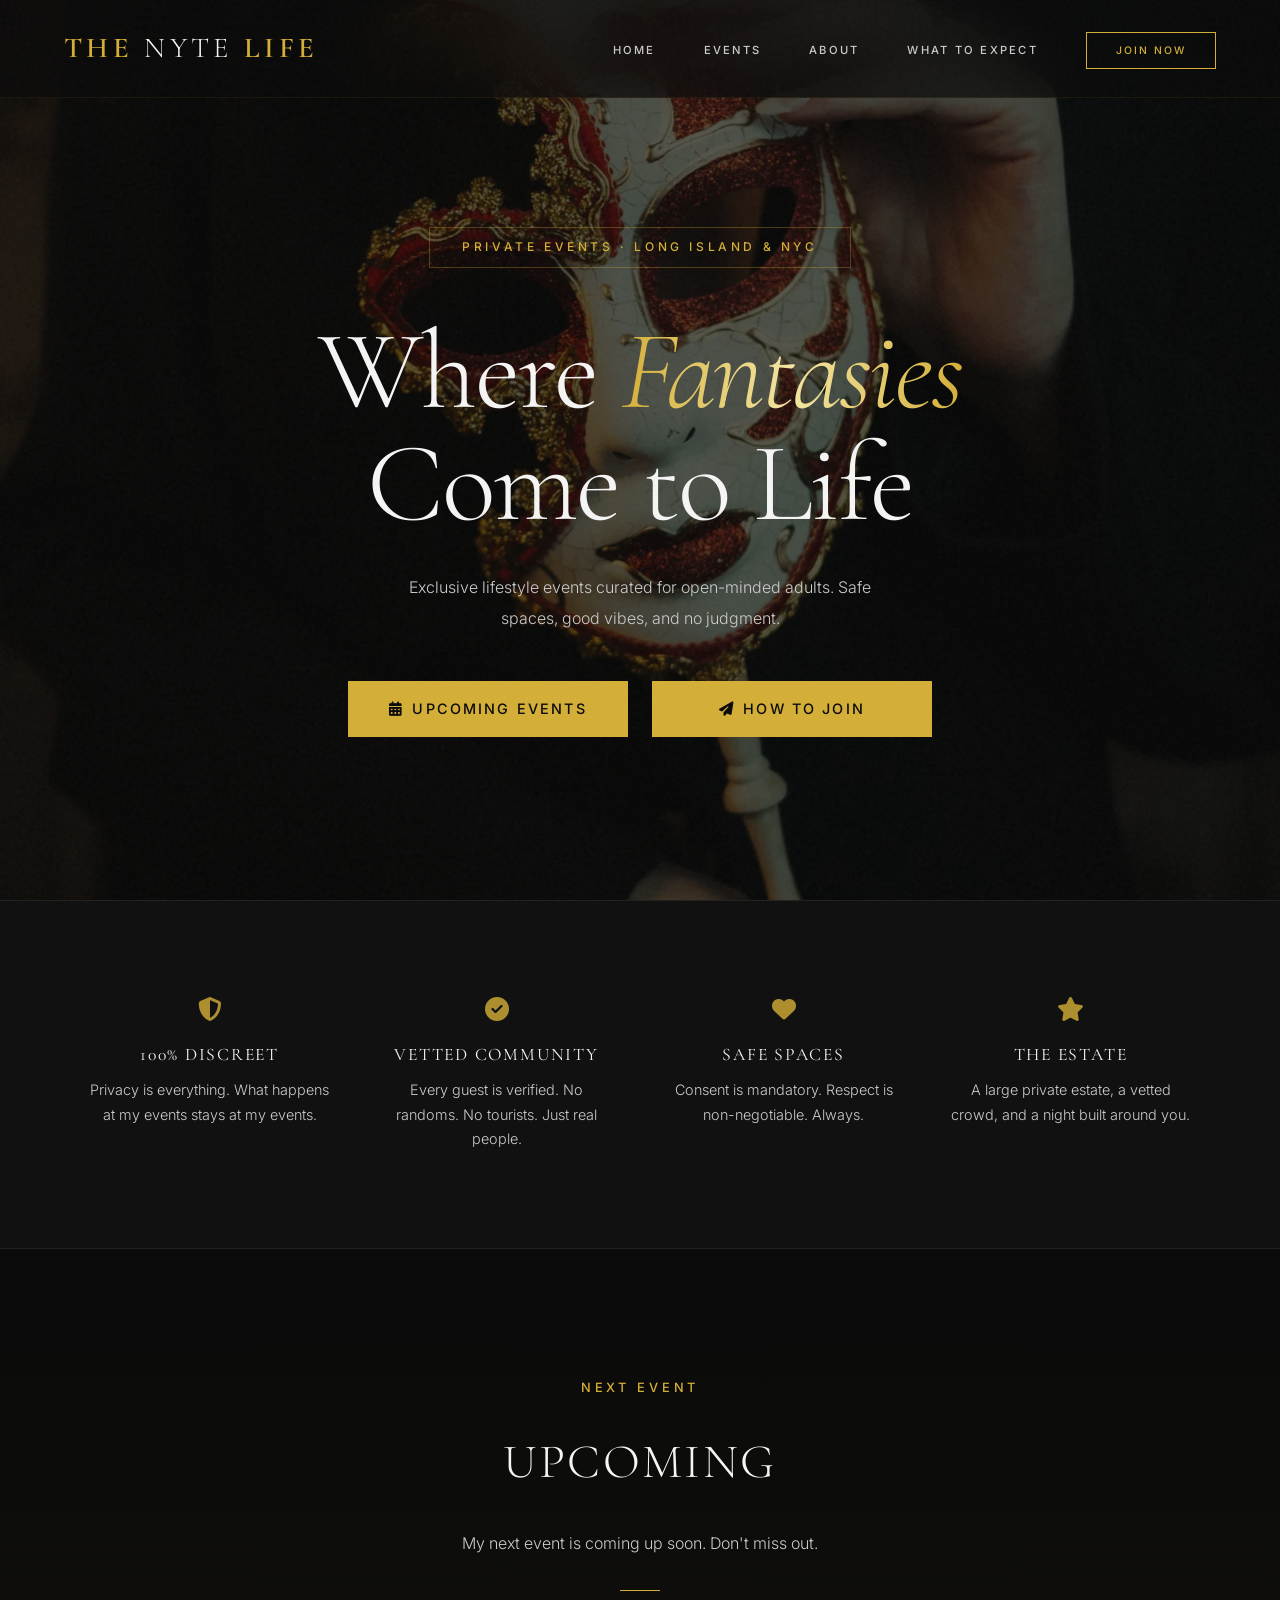
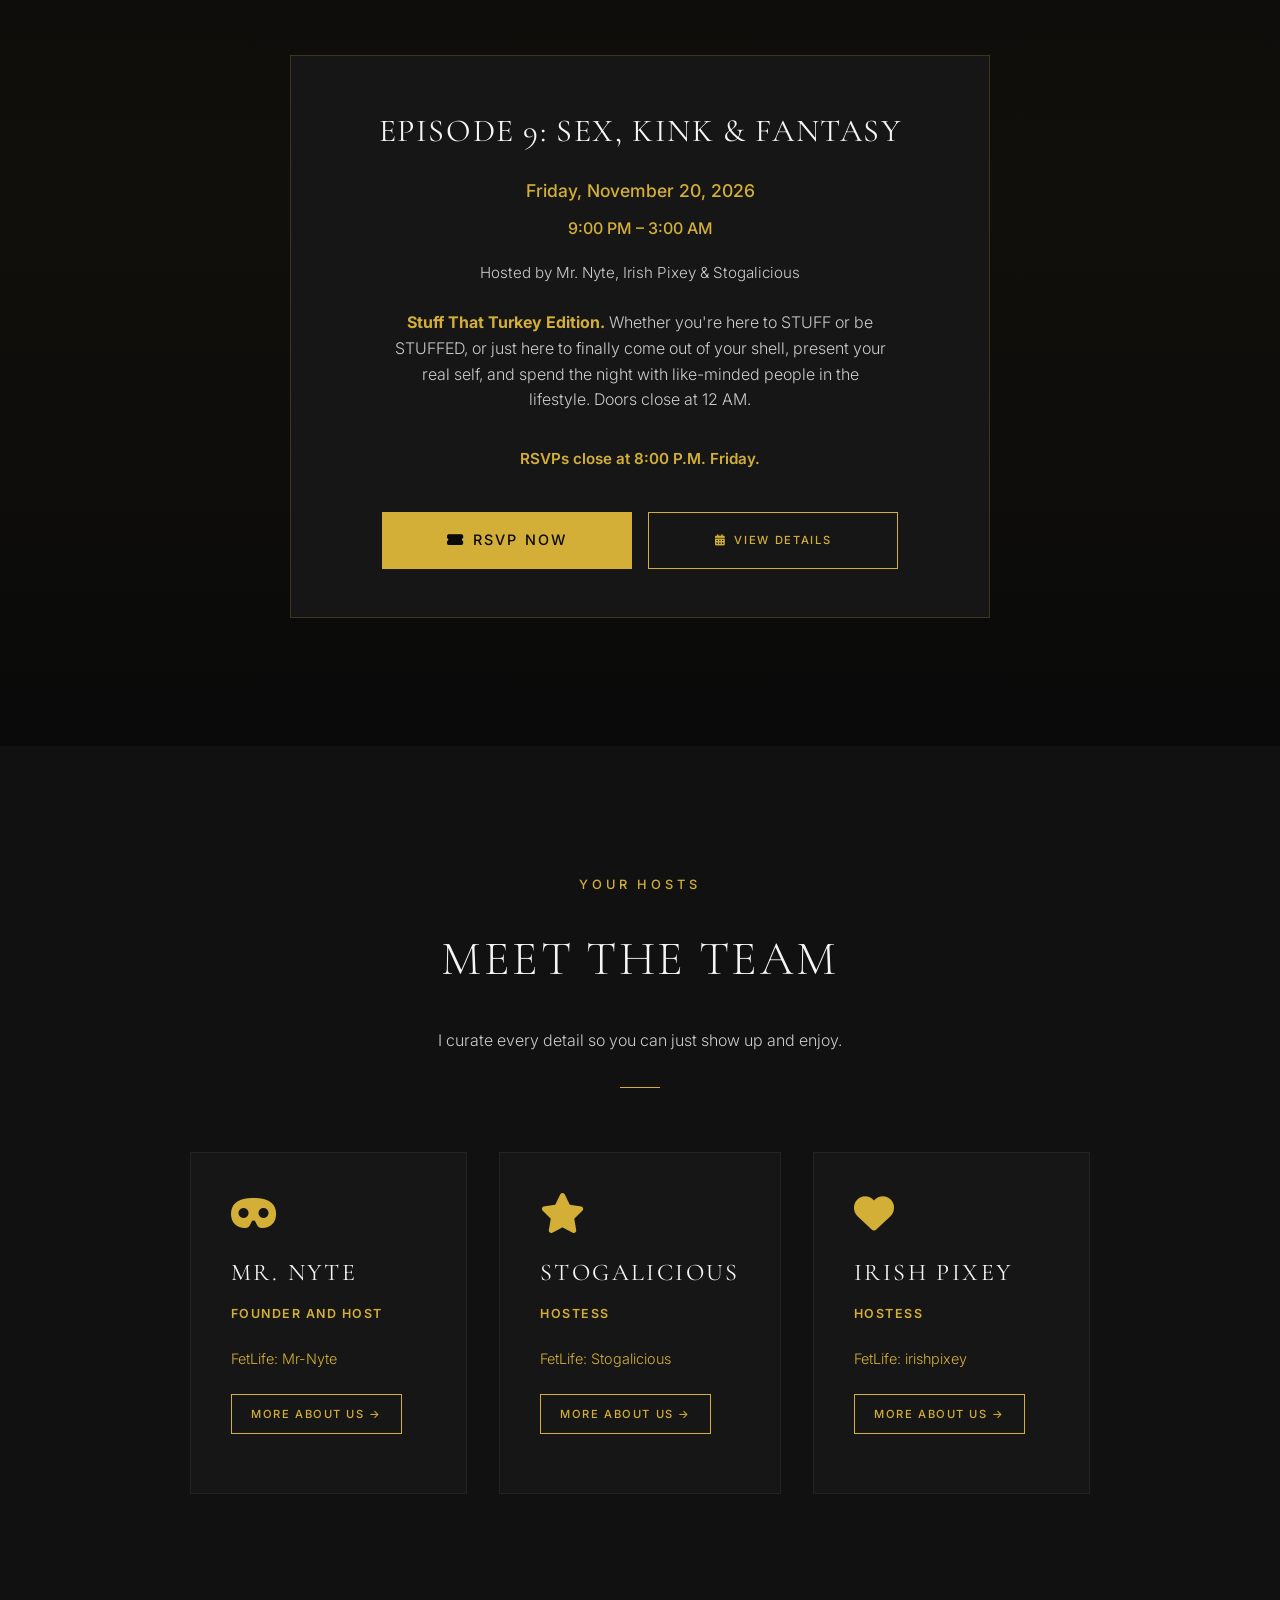
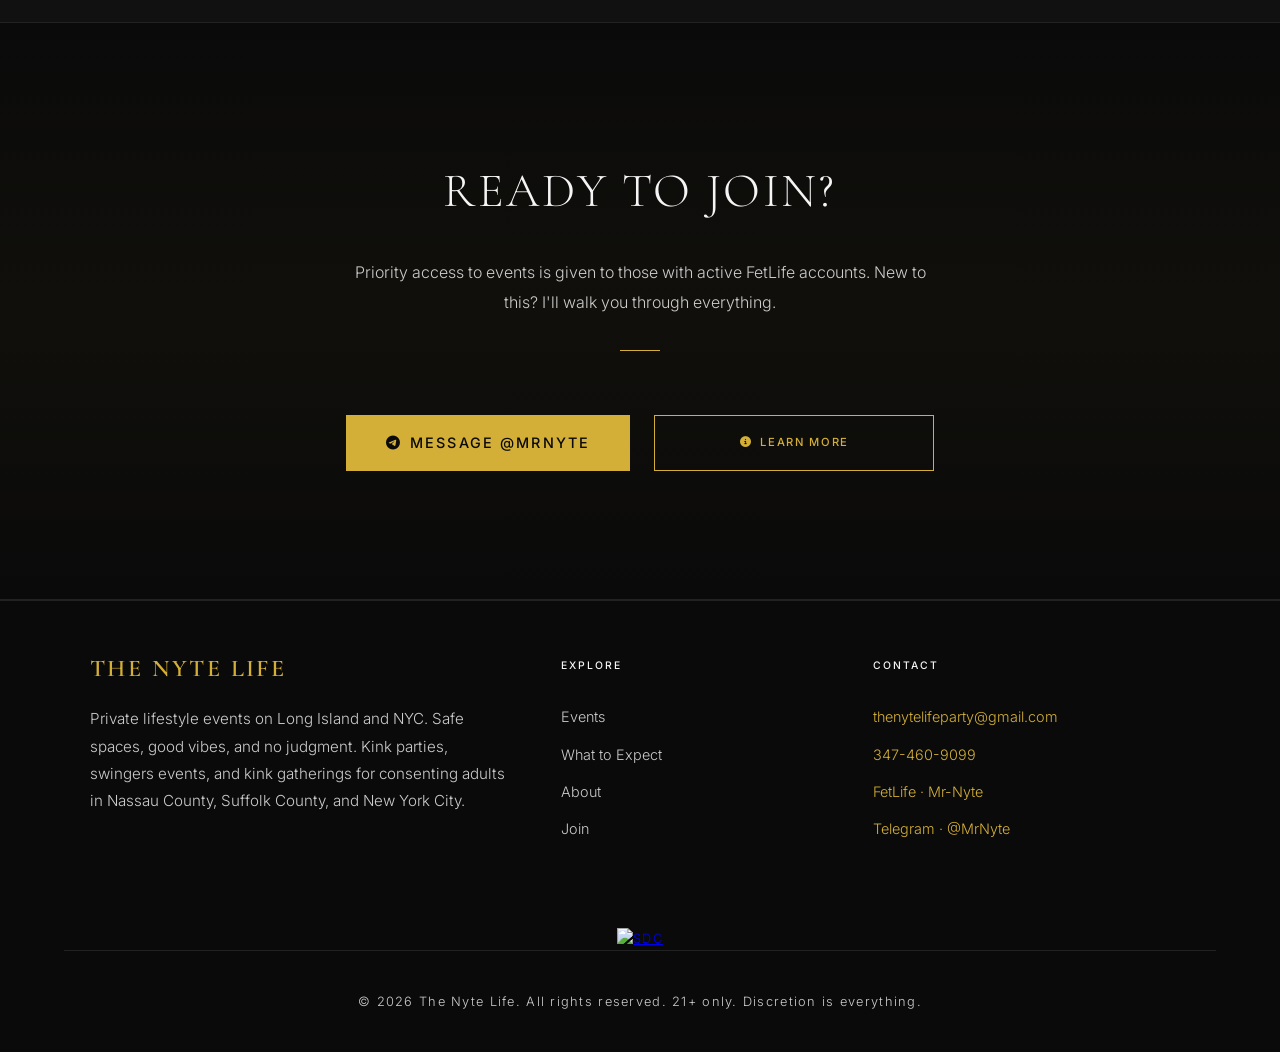
==== commit 94ac9d3e: "Add 8:00 P.M. Friday RSVP cutoff to all five pages" ====
--- a/index.html
+++ b/index.html
@@ -548,6 +548,7 @@
             <p class="event-date" style="font-size: 1rem; margin-bottom: 1rem;">9:00 PM – 3:00 AM</p>
             <p class="event-host" style="font-size: 0.95rem; margin-bottom: 1.5rem; color: var(--text-muted);">Hosted by Mr. Nyte, Irish Pixey &amp; Stogalicious</p>
             <p style="font-size: 1rem; line-height: 1.6; margin-bottom: 2rem; max-width: 500px; margin-left: auto; margin-right: auto;"><strong style="color: var(--accent);">Stuff That Turkey Edition.</strong> Whether you're here to STUFF or be STUFFED, or just here to finally come out of your shell, present your real self, and spend the night with like-minded people in the lifestyle. Doors close at 12 AM.</p>
+            <p style="text-align:center;font-size:0.95rem;color:var(--accent);font-weight:600;">RSVPs close at 8:00 P.M. Friday.</p>
             <div class="event-preview-cta" style="display: flex; flex-wrap: wrap; gap: 1rem; justify-content: center;">
                 <a href="https://fetlife.com/events/2026/11/20/the-nyte-life-episode-9-sex-kink-bdsm-stuff-that-turkey-edition-u1ubgp" target="_blank" rel="noopener" class="btn-primary" style="flex: 1 1 200px; max-width: 250px; text-align: center; padding: 1rem 2rem;">
                     <i class="fas fa-ticket-alt"></i> RSVP Now
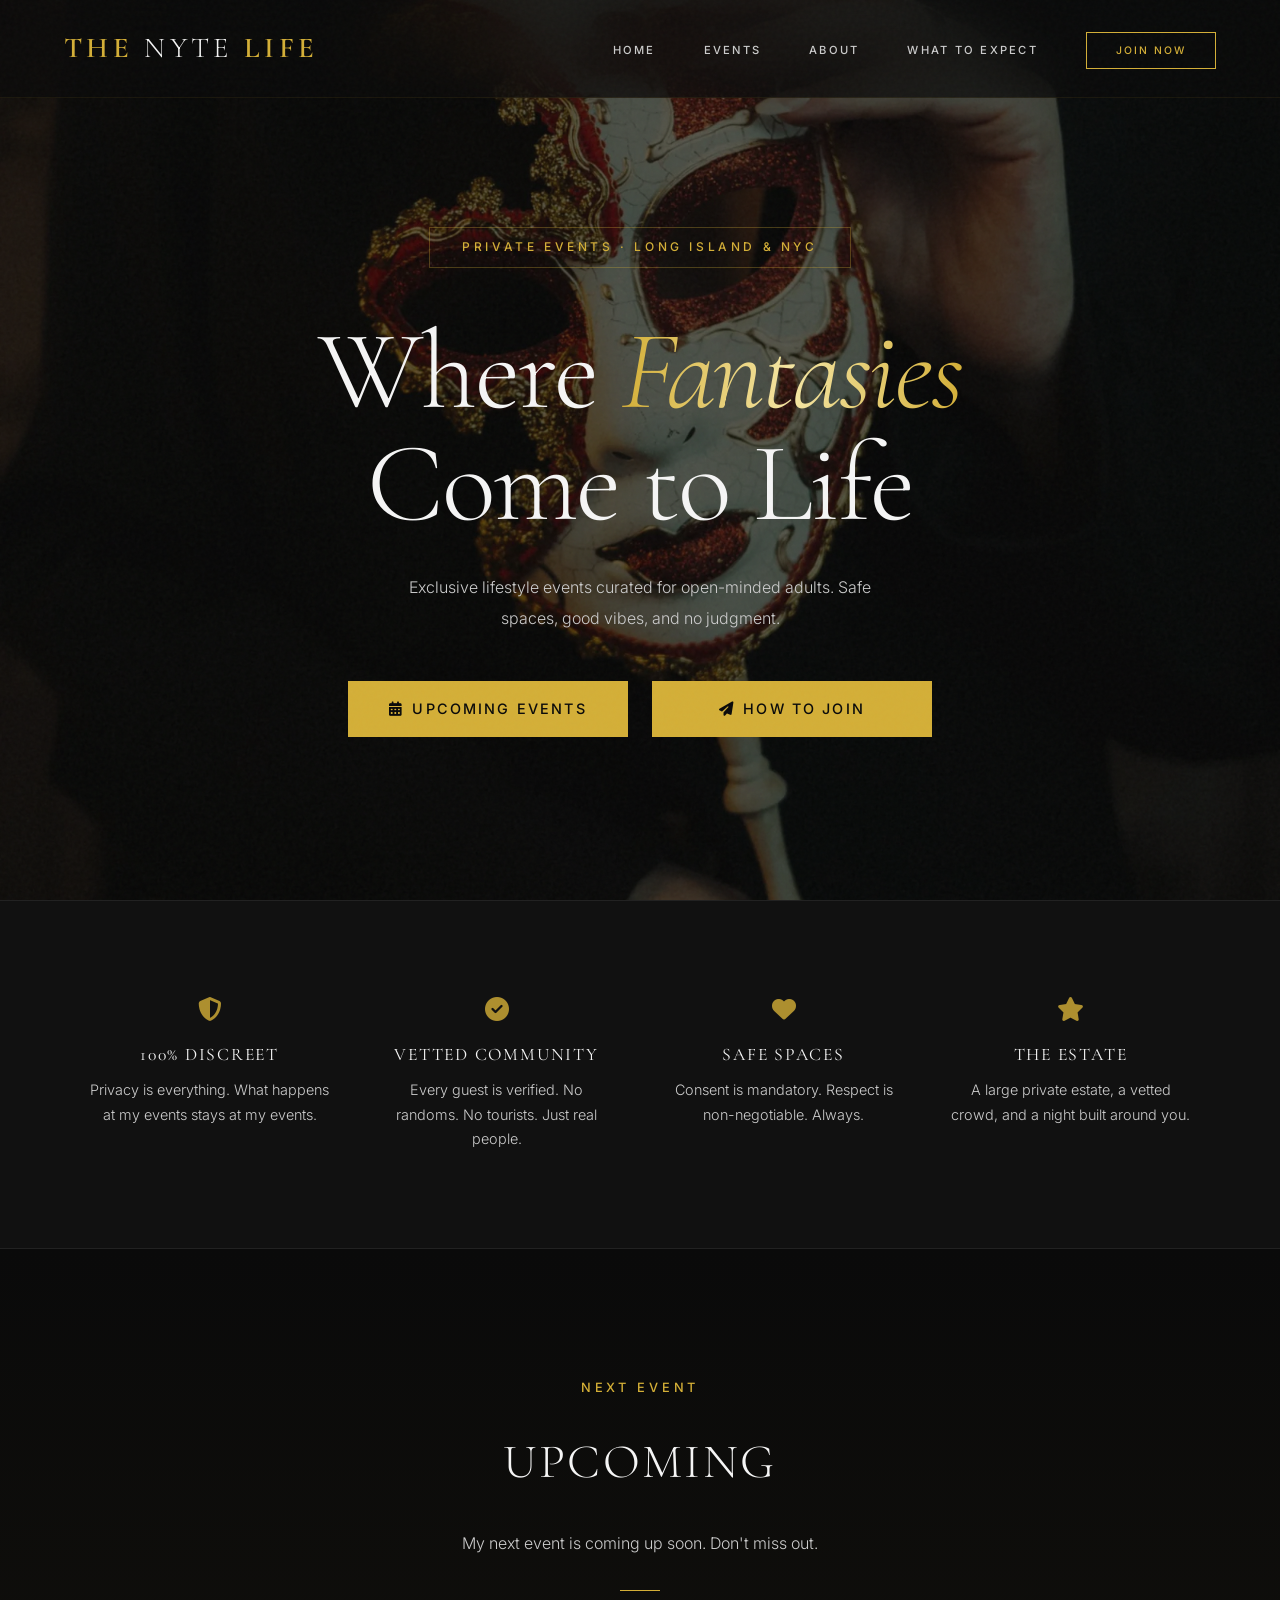
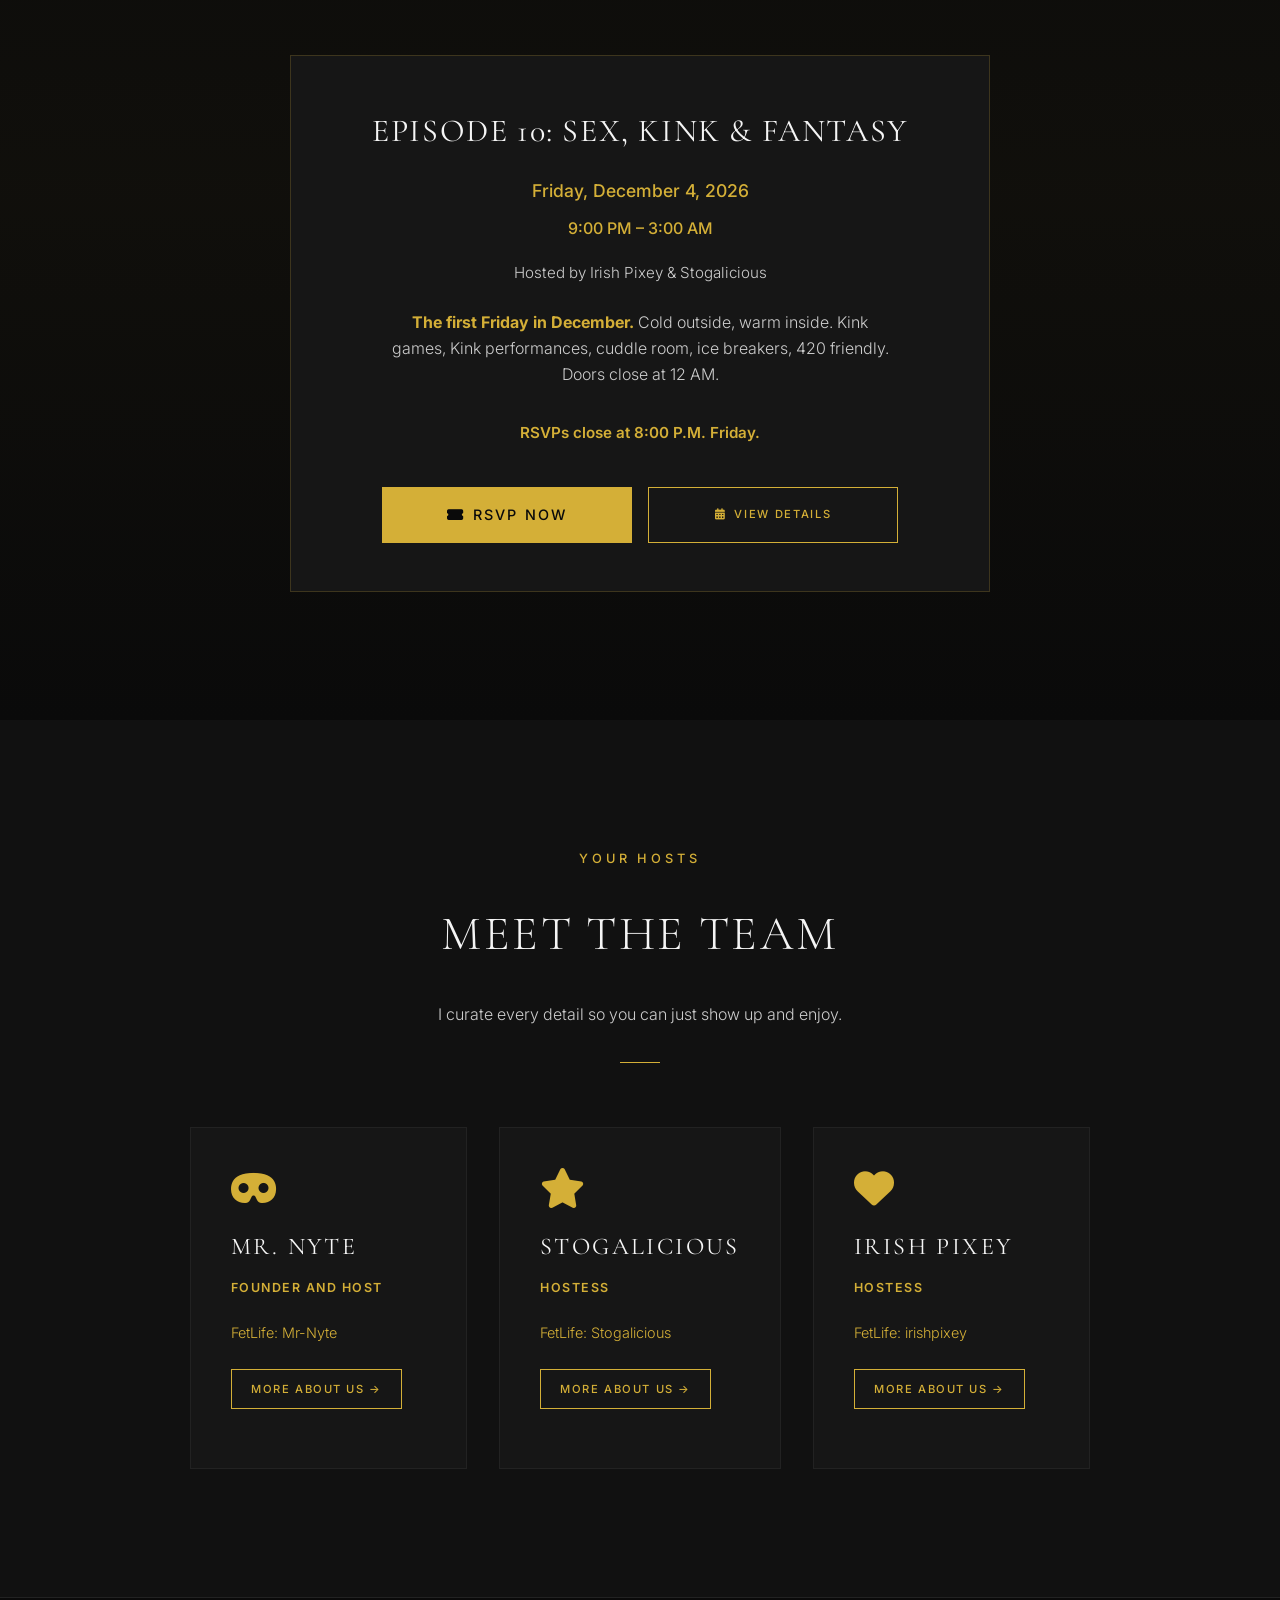
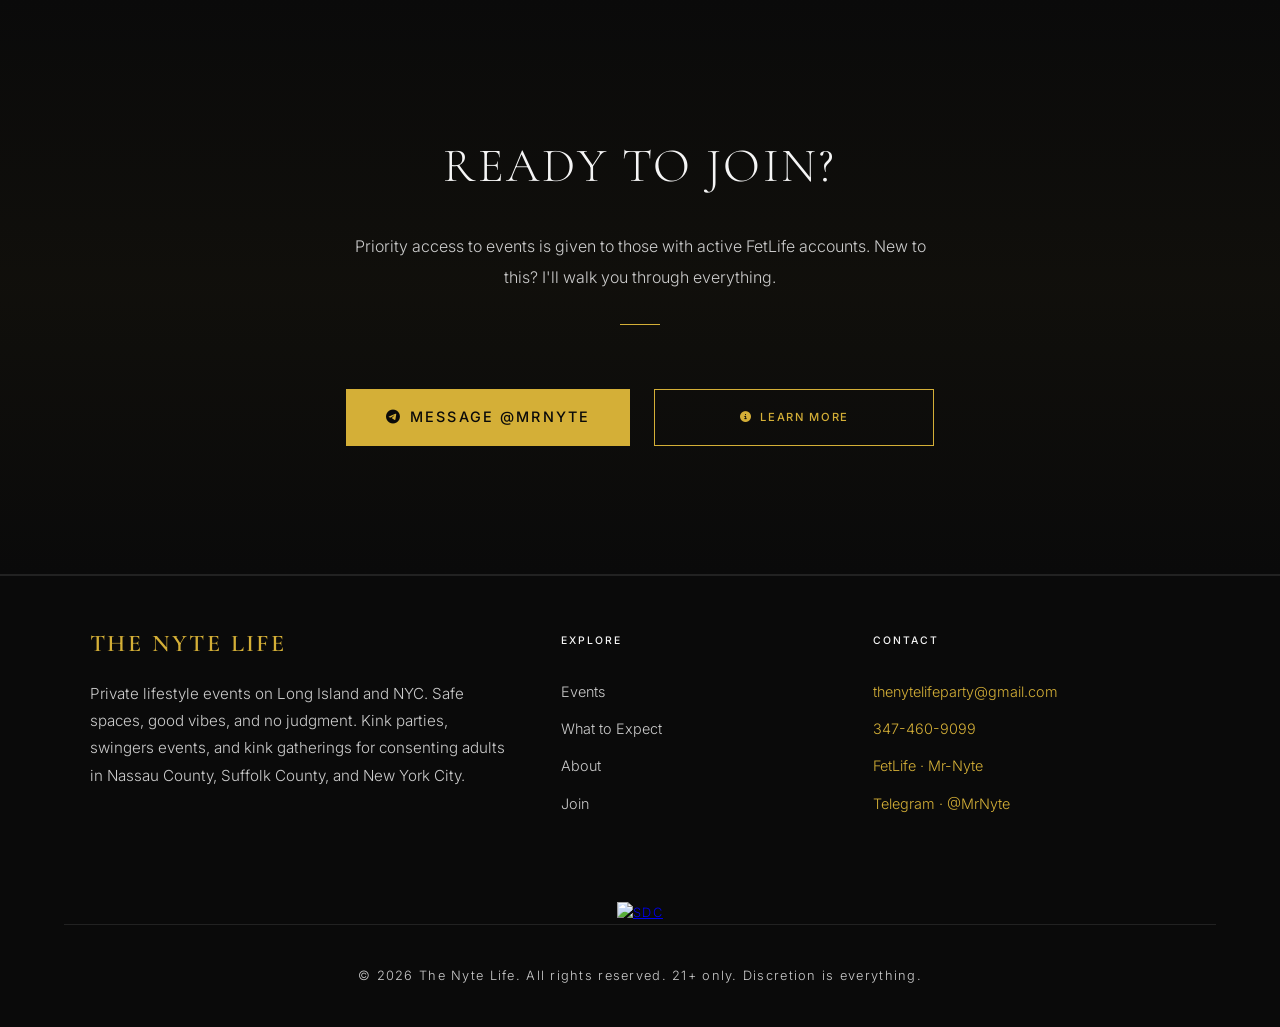
==== commit 5985ae75: "Rotate site to Episode 10 (Dec 4): featured block, EP9 into Previous Episodes" ====
--- a/index.html
+++ b/index.html
@@ -372,12 +372,12 @@
     {
         "@context": "https://schema.org",
         "@type": "Event",
-        "name": "The Nyte Life Episode 9: Sex, Kink & Fantasy",
-        "startDate": "2026-11-20T21:00:00-05:00",
-        "endDate": "2026-11-21T03:00:00-05:00",
+        "name": "The Nyte Life Episode 10: Sex, Kink & Fantasy",
+        "startDate": "2026-12-04T21:00:00-05:00",
+        "endDate": "2026-12-05T03:00:00-05:00",
         "eventStatus": "https://schema.org/EventScheduled",
         "eventAttendanceMode": "https://schema.org/OfflineEventAttendanceMode",
-        "description": "Stuff That Turkey Edition. Kink games, dancing, social drinking and 420, cuddle room, ice breakers. Doors close at 12 AM.",
+        "description": "Kink games, dancing, social drinking and 420, cuddle room, ice breakers. Doors close at 12 AM.",
         "image": "https://www.thenytelife.com/assets/og-image.jpg",
         "location": {
             "@type": "Place",
@@ -543,14 +543,14 @@
             <div class="gold-line"></div>
         </div>
         <div class="event-preview-card fade-in" style="max-width: 700px; margin: 0 auto; padding: 3rem; border: 1px solid rgba(212, 175, 55, 0.2); text-align: center;">
-            <h3 style="font-size: 2rem; margin-bottom: 1rem; letter-spacing: 0.05em;">Episode 9: Sex, Kink &amp; Fantasy</h3>
-            <p class="event-date" style="font-size: 1.1rem; margin-bottom: 0.5rem; color: var(--accent);">Friday, November 20, 2026</p>
+            <h3 style="font-size: 2rem; margin-bottom: 1rem; letter-spacing: 0.05em;">Episode 10: Sex, Kink &amp; Fantasy</h3>
+            <p class="event-date" style="font-size: 1.1rem; margin-bottom: 0.5rem; color: var(--accent);">Friday, December 4, 2026</p>
             <p class="event-date" style="font-size: 1rem; margin-bottom: 1rem;">9:00 PM – 3:00 AM</p>
-            <p class="event-host" style="font-size: 0.95rem; margin-bottom: 1.5rem; color: var(--text-muted);">Hosted by Mr. Nyte, Irish Pixey &amp; Stogalicious</p>
-            <p style="font-size: 1rem; line-height: 1.6; margin-bottom: 2rem; max-width: 500px; margin-left: auto; margin-right: auto;"><strong style="color: var(--accent);">Stuff That Turkey Edition.</strong> Whether you're here to STUFF or be STUFFED, or just here to finally come out of your shell, present your real self, and spend the night with like-minded people in the lifestyle. Doors close at 12 AM.</p>
+            <p class="event-host" style="font-size: 0.95rem; margin-bottom: 1.5rem; color: var(--text-muted);">Hosted by Irish Pixey &amp; Stogalicious</p>
+            <p style="font-size: 1rem; line-height: 1.6; margin-bottom: 2rem; max-width: 500px; margin-left: auto; margin-right: auto;"><strong style="color: var(--accent);">The first Friday in December.</strong> Cold outside, warm inside. Kink games, Kink performances, cuddle room, ice breakers, 420 friendly. Doors close at 12 AM.</p>
             <p style="text-align:center;font-size:0.95rem;color:var(--accent);font-weight:600;">RSVPs close at 8:00 P.M. Friday.</p>
             <div class="event-preview-cta" style="display: flex; flex-wrap: wrap; gap: 1rem; justify-content: center;">
-                <a href="https://fetlife.com/events/2026/11/20/the-nyte-life-episode-9-sex-kink-bdsm-stuff-that-turkey-edition-u1ubgp" target="_blank" rel="noopener" class="btn-primary" style="flex: 1 1 200px; max-width: 250px; text-align: center; padding: 1rem 2rem;">
+                <a href="https://fetlife.com/events/2026/12/04/the-nyte-life-episode-10-sex-kink-bdsm-lih3jy" target="_blank" rel="noopener" class="btn-primary" style="flex: 1 1 200px; max-width: 250px; text-align: center; padding: 1rem 2rem;">
                     <i class="fas fa-ticket-alt"></i> RSVP Now
                 </a>
                 <a href="events.html" class="btn-outline" style="border-color: var(--accent); color: var(--accent); flex: 1 1 200px; max-width: 250px; text-align: center; padding: 1rem 2rem;">
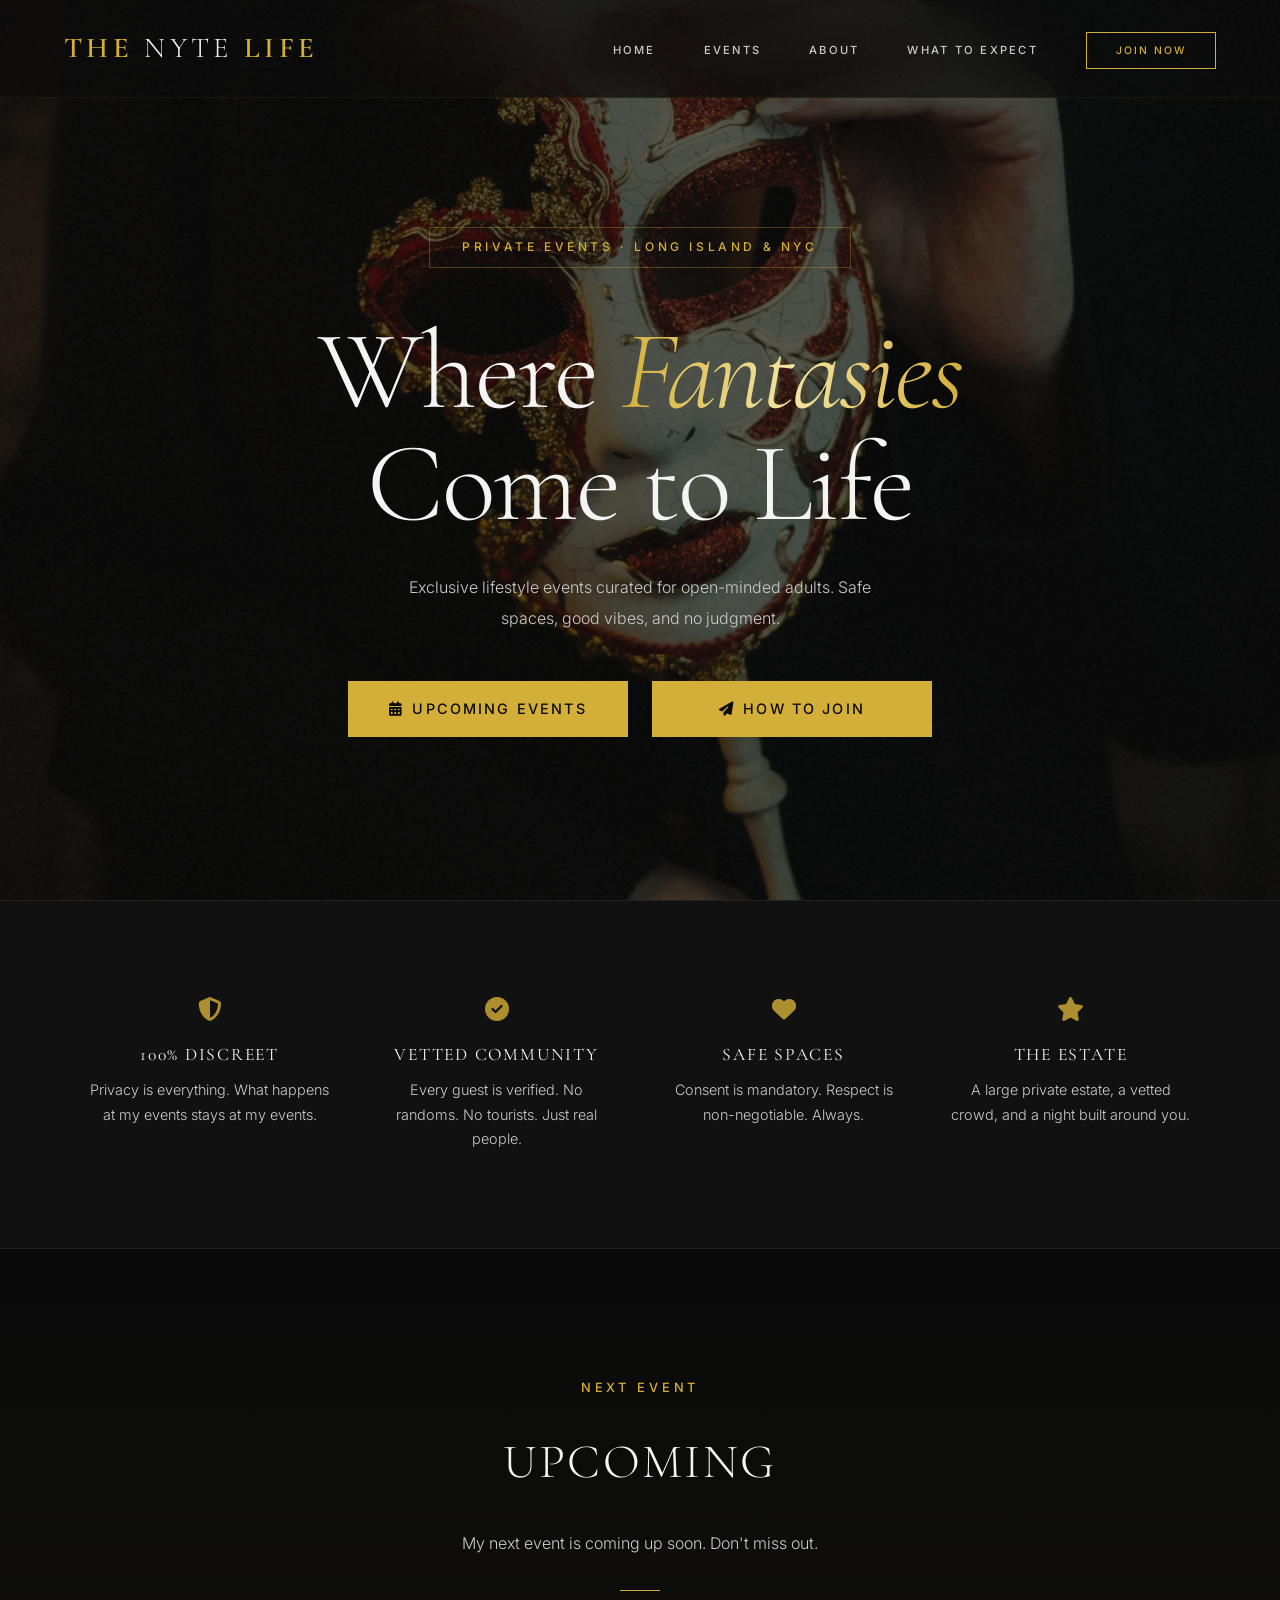
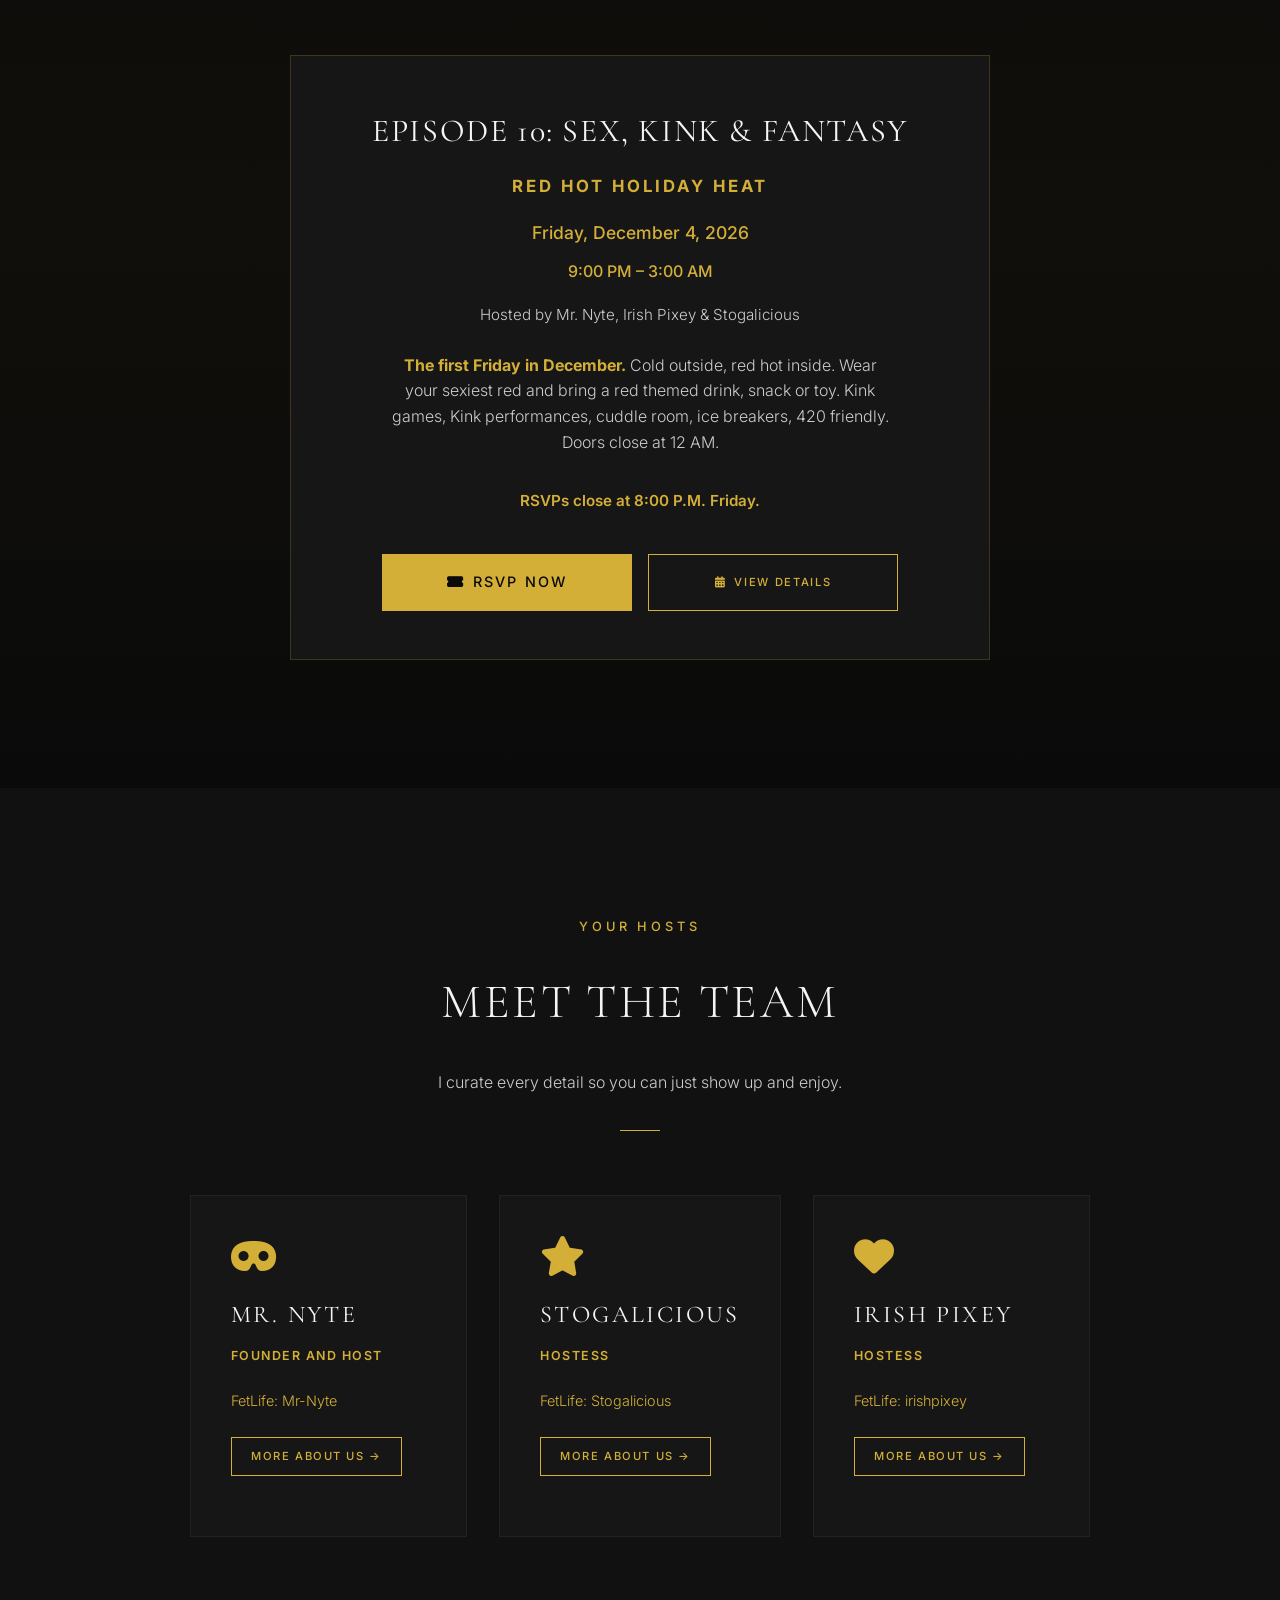
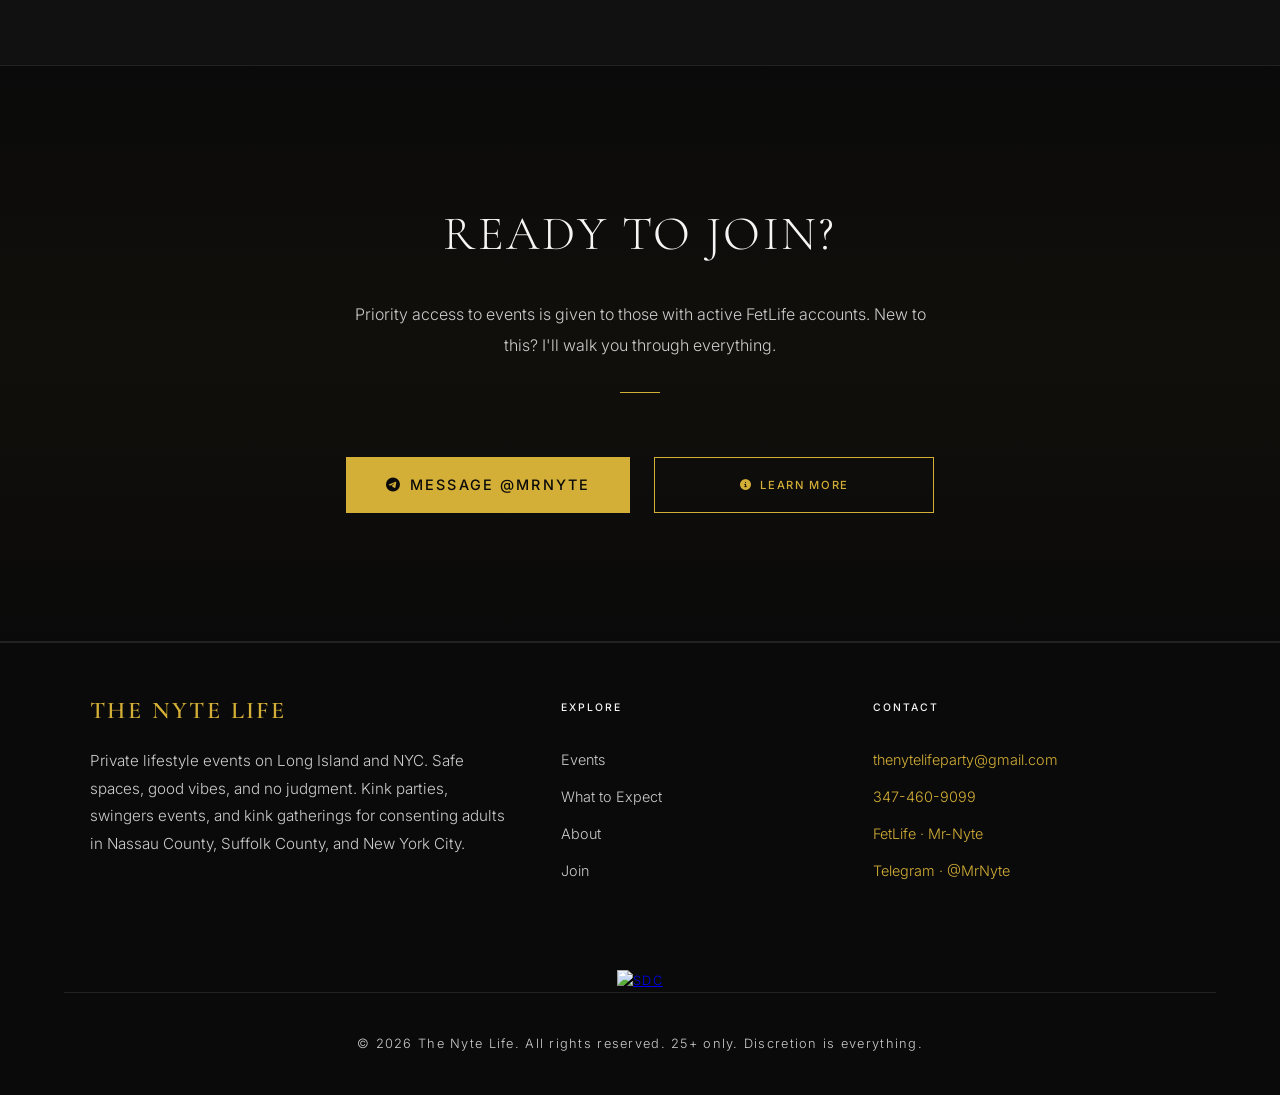
==== commit f19496f7: "EP10: Red Hot Holiday Heat theme, three-host credit, 25+ floor site-wide" ====
--- a/index.html
+++ b/index.html
@@ -543,14 +543,15 @@
             <div class="gold-line"></div>
         </div>
         <div class="event-preview-card fade-in" style="max-width: 700px; margin: 0 auto; padding: 3rem; border: 1px solid rgba(212, 175, 55, 0.2); text-align: center;">
-            <h3 style="font-size: 2rem; margin-bottom: 1rem; letter-spacing: 0.05em;">Episode 10: Sex, Kink &amp; Fantasy</h3>
+            <h3 style="font-size: 2rem; margin-bottom: 0.75rem; letter-spacing: 0.05em;">Episode 10: Sex, Kink &amp; Fantasy</h3>
+            <p style="font-size:1.05rem;font-weight:700;letter-spacing:0.18em;text-transform:uppercase;color:var(--accent);margin-bottom:1rem;">Red Hot Holiday Heat</p>
             <p class="event-date" style="font-size: 1.1rem; margin-bottom: 0.5rem; color: var(--accent);">Friday, December 4, 2026</p>
             <p class="event-date" style="font-size: 1rem; margin-bottom: 1rem;">9:00 PM – 3:00 AM</p>
-            <p class="event-host" style="font-size: 0.95rem; margin-bottom: 1.5rem; color: var(--text-muted);">Hosted by Irish Pixey &amp; Stogalicious</p>
-            <p style="font-size: 1rem; line-height: 1.6; margin-bottom: 2rem; max-width: 500px; margin-left: auto; margin-right: auto;"><strong style="color: var(--accent);">The first Friday in December.</strong> Cold outside, warm inside. Kink games, Kink performances, cuddle room, ice breakers, 420 friendly. Doors close at 12 AM.</p>
+            <p class="event-host" style="font-size: 0.95rem; margin-bottom: 1.5rem; color: var(--text-muted);">Hosted by Mr. Nyte, Irish Pixey &amp; Stogalicious</p>
+            <p style="font-size: 1rem; line-height: 1.6; margin-bottom: 2rem; max-width: 500px; margin-left: auto; margin-right: auto;"><strong style="color: var(--accent);">The first Friday in December.</strong> Cold outside, red hot inside. Wear your sexiest red and bring a red themed drink, snack or toy. Kink games, Kink performances, cuddle room, ice breakers, 420 friendly. Doors close at 12 AM.</p>
             <p style="text-align:center;font-size:0.95rem;color:var(--accent);font-weight:600;">RSVPs close at 8:00 P.M. Friday.</p>
             <div class="event-preview-cta" style="display: flex; flex-wrap: wrap; gap: 1rem; justify-content: center;">
-                <a href="https://fetlife.com/events/2026/12/04/the-nyte-life-episode-10-sex-kink-bdsm-lih3jy" target="_blank" rel="noopener" class="btn-primary" style="flex: 1 1 200px; max-width: 250px; text-align: center; padding: 1rem 2rem;">
+                <a href="https://fetlife.com/events/2026/12/04/the-nyte-life-episode-10-sex-kink-fantasy-red-hot-holiday-heat-lih3jy" target="_blank" rel="noopener" class="btn-primary" style="flex: 1 1 200px; max-width: 250px; text-align: center; padding: 1rem 2rem;">
                     <i class="fas fa-ticket-alt"></i> RSVP Now
                 </a>
                 <a href="events.html" class="btn-outline" style="border-color: var(--accent); color: var(--accent); flex: 1 1 200px; max-width: 250px; text-align: center; padding: 1rem 2rem;">
@@ -640,7 +641,7 @@
             </a>
         </div>
         <div class="footer-bottom">
-            <p>&copy; 2026 The Nyte Life. All rights reserved. 21+ only. Discretion is everything.</p>
+            <p>&copy; 2026 The Nyte Life. All rights reserved. 25+ only. Discretion is everything.</p>
         </div>
     </footer>
 
